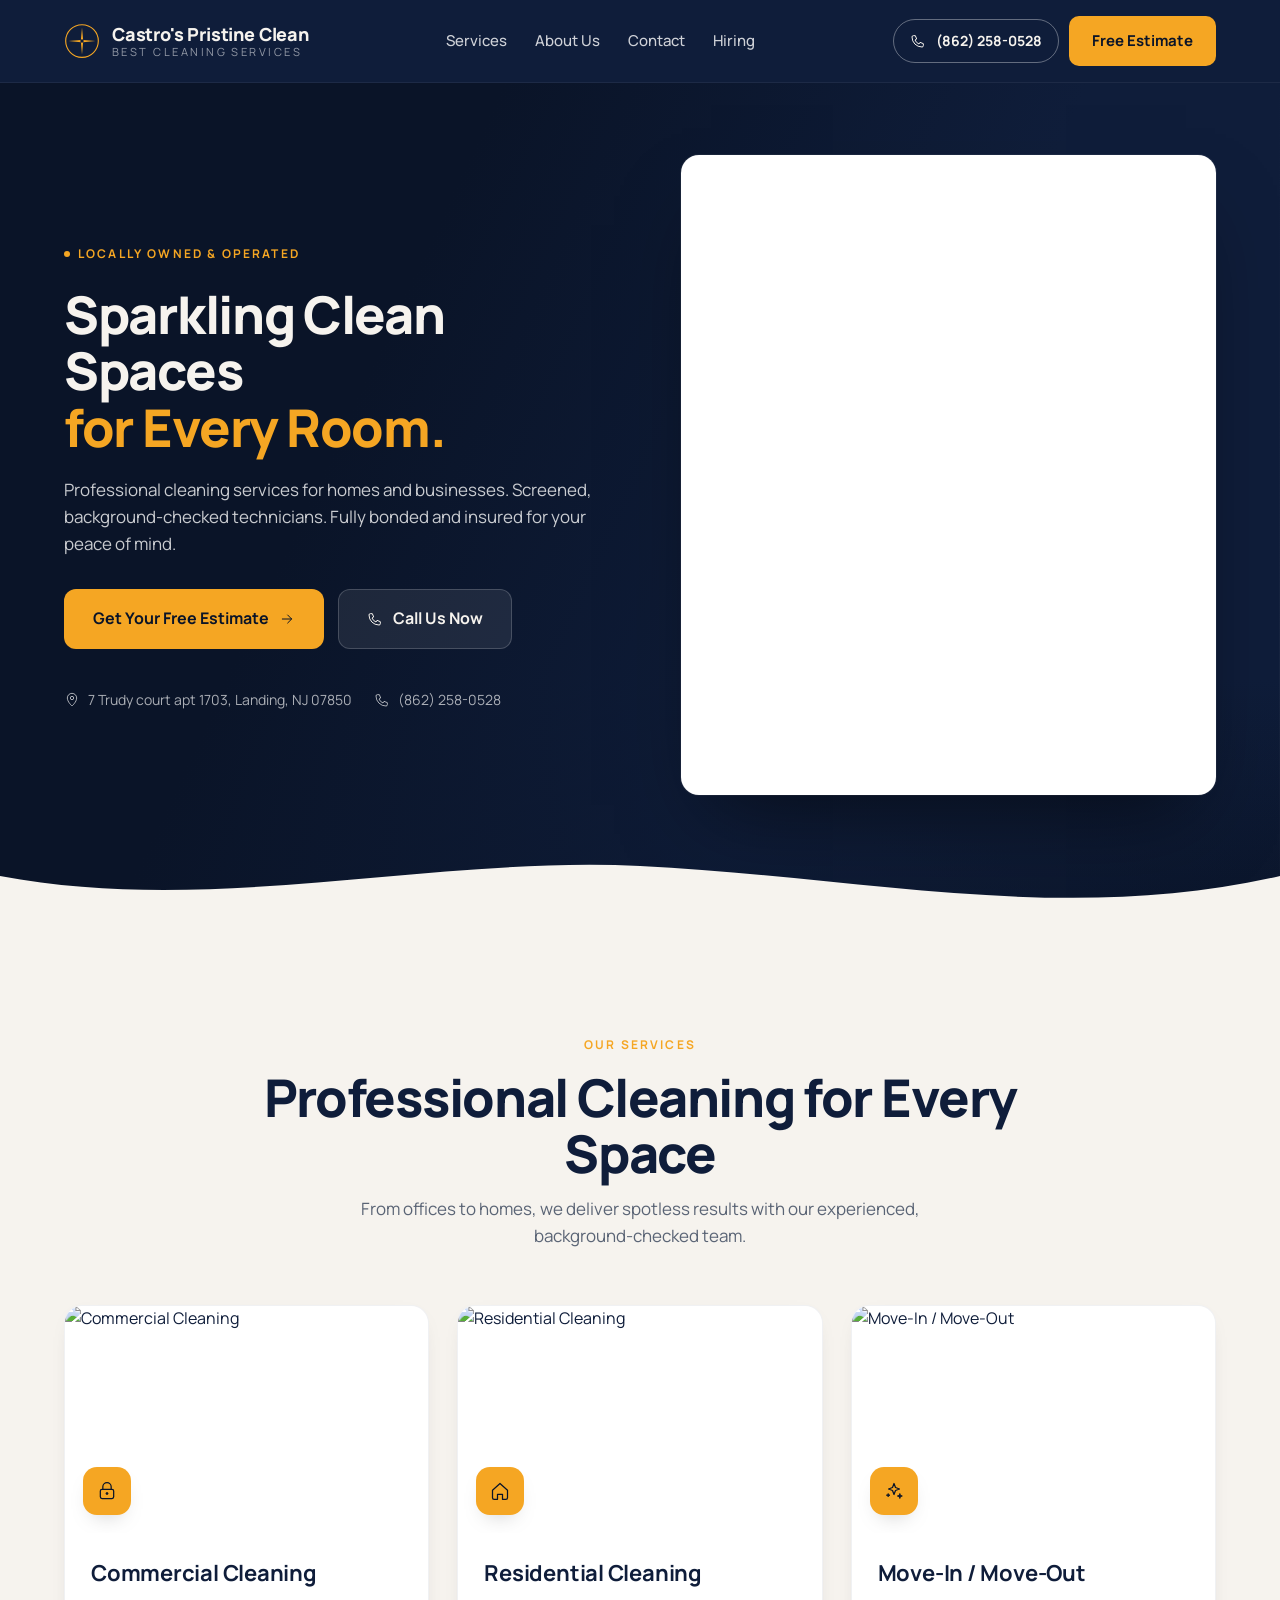
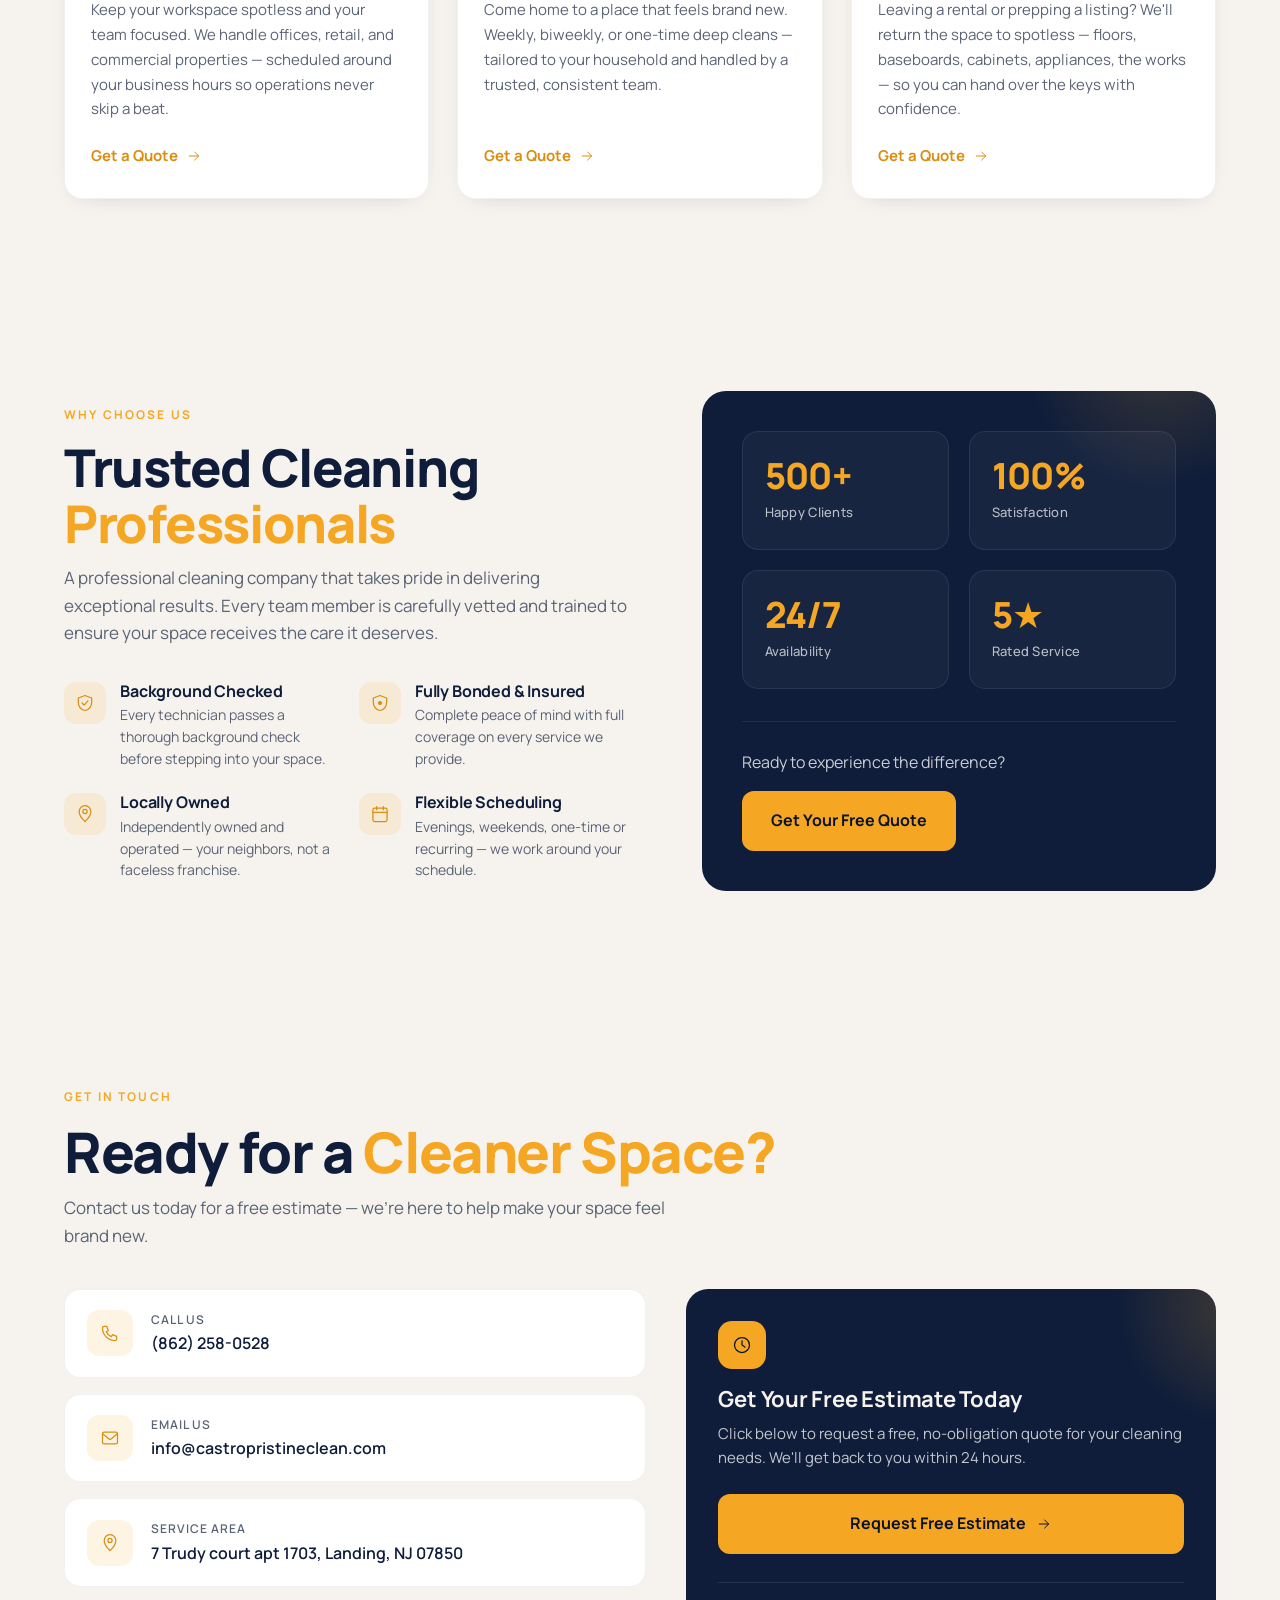
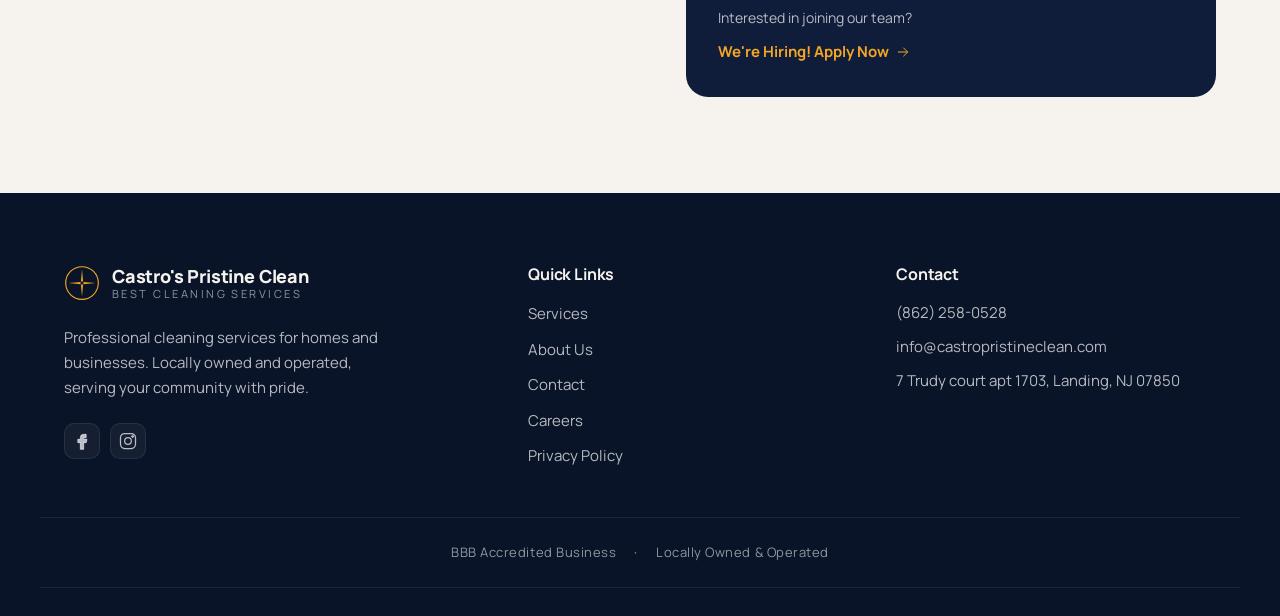
==== index.html @ cf6f9043 "Update contact information in index.html" ====
<!doctype html>
<html lang="en">
<head>
  <meta charset="utf-8" />
  <meta name="viewport" content="width=device-width, initial-scale=1" />
  <title>Your Business · Professional Cleaning Services</title>
  <meta name="description" content="Professional cleaning services for homes and businesses. Screened, bonded, and insured technicians serving your local area." />
  <link rel="preconnect" href="https://fonts.googleapis.com" />
  <link rel="preconnect" href="https://fonts.gstatic.com" crossorigin />
  <link rel="stylesheet" href="https://fonts.googleapis.com/css2?family=Manrope:wght@400;500;600;700;800&family=Playfair+Display:ital,wght@0,600;0,700;1,600&display=swap" />
  <style id="theme">
    :root {
      --primary: #0f1d3a;
      --primary-dark: #0a1428;
      --primary-light: #1a2d55;
      --accent: #f5a623;
      --accent-dark: #d98e12;
      --paper: #f6f3ee;
      --paper-light: #ffffff;
      --ink: #0f1d3a;
      --ink-muted: #5a6475;
    }
  </style>
  <link rel="stylesheet" href="./styles.css" />
</head>
<body>
<svg xmlns="http://www.w3.org/2000/svg" width="0" height="0" style="position:absolute;width:0;height:0;overflow:hidden" aria-hidden="true"><defs><symbol id="icon-lock" viewBox="0 0 24 24"><path d="M7 10V7a5 5 0 0 1 10 0v3" stroke="currentColor" stroke-width="1.5" fill="none" stroke-linecap="round"/><rect x="4" y="10" width="16" height="11" rx="2" stroke="currentColor" stroke-width="1.5" fill="none"/><circle cx="12" cy="15" r="1.2" fill="currentColor"/></symbol><symbol id="icon-briefcase" viewBox="0 0 24 24"><rect x="3" y="7" width="18" height="13" rx="2" stroke="currentColor" stroke-width="1.5" fill="none"/><path d="M9 7V5a2 2 0 0 1 2-2h2a2 2 0 0 1 2 2v2M3 13h18" stroke="currentColor" stroke-width="1.5" fill="none" stroke-linecap="round"/></symbol><symbol id="icon-home" viewBox="0 0 24 24"><path d="M3 11 12 3l9 8v9a2 2 0 0 1-2 2h-4v-6h-6v6H5a2 2 0 0 1-2-2v-9z" stroke="currentColor" stroke-width="1.5" fill="none" stroke-linejoin="round"/></symbol><symbol id="icon-sparkles" viewBox="0 0 24 24"><path d="M12 3l1.8 4.8L18.6 9.6l-4.8 1.8L12 16.2l-1.8-4.8L5.4 9.6l4.8-1.8L12 3z" stroke="currentColor" stroke-width="1.5" fill="none" stroke-linejoin="round"/><path d="M19 15l.8 2.2L22 18l-2.2.8L19 21l-.8-2.2L16 18l2.2-.8L19 15zM5 15l.6 1.6L7.2 17l-1.6.6L5 19l-.6-1.4L2.8 17l1.6-.6L5 15z" fill="currentColor"/></symbol><symbol id="icon-shield-check" viewBox="0 0 24 24"><path d="M12 3l8 3v5c0 5-3.4 8.8-8 10-4.6-1.2-8-5-8-10V6l8-3z" stroke="currentColor" stroke-width="1.5" fill="none" stroke-linejoin="round"/><path d="M8.5 12l2.5 2.5 4.5-5" stroke="currentColor" stroke-width="1.5" fill="none" stroke-linecap="round" stroke-linejoin="round"/></symbol><symbol id="icon-shield" viewBox="0 0 24 24"><path d="M12 3l8 3v5c0 5-3.4 8.8-8 10-4.6-1.2-8-5-8-10V6l8-3z" stroke="currentColor" stroke-width="1.5" fill="none" stroke-linejoin="round"/><circle cx="12" cy="12" r="2" fill="currentColor"/></symbol><symbol id="icon-map-pin" viewBox="0 0 24 24"><path d="M12 21s7-6.2 7-12a7 7 0 1 0-14 0c0 5.8 7 12 7 12z" stroke="currentColor" stroke-width="1.5" fill="none" stroke-linejoin="round"/><circle cx="12" cy="9" r="2.5" stroke="currentColor" stroke-width="1.5" fill="none"/></symbol><symbol id="icon-calendar" viewBox="0 0 24 24"><rect x="3.5" y="5" width="17" height="16" rx="2" stroke="currentColor" stroke-width="1.5" fill="none"/><path d="M3.5 10h17M8 3v4M16 3v4" stroke="currentColor" stroke-width="1.5" stroke-linecap="round"/></symbol><symbol id="icon-clock" viewBox="0 0 24 24"><circle cx="12" cy="12" r="9" stroke="currentColor" stroke-width="1.5" fill="none"/><path d="M12 7v5l3.5 2.5" stroke="currentColor" stroke-width="1.5" fill="none" stroke-linecap="round"/></symbol><symbol id="icon-phone" viewBox="0 0 24 24"><path d="M5 4h3l2 5-2.5 1.5a11 11 0 0 0 6 6L15 14l5 2v3a2 2 0 0 1-2 2A15 15 0 0 1 3 6a2 2 0 0 1 2-2z" stroke="currentColor" stroke-width="1.5" fill="none" stroke-linejoin="round"/></symbol><symbol id="icon-mail" viewBox="0 0 24 24"><rect x="3" y="5" width="18" height="14" rx="2" stroke="currentColor" stroke-width="1.5" fill="none"/><path d="M3 7l9 7 9-7" stroke="currentColor" stroke-width="1.5" fill="none" stroke-linecap="round" stroke-linejoin="round"/></symbol><symbol id="icon-user" viewBox="0 0 24 24"><circle cx="12" cy="8" r="4" stroke="currentColor" stroke-width="1.5" fill="none"/><path d="M4 21c0-4.4 3.6-8 8-8s8 3.6 8 8" stroke="currentColor" stroke-width="1.5" fill="none" stroke-linecap="round"/></symbol><symbol id="icon-star" viewBox="0 0 24 24"><path d="M12 3l2.6 5.8 6.4.6-4.8 4.2 1.4 6.2L12 16.8 6.4 19.8l1.4-6.2L3 9.4l6.4-.6L12 3z" stroke="currentColor" stroke-width="1.5" fill="none" stroke-linejoin="round"/></symbol><symbol id="icon-award" viewBox="0 0 24 24"><circle cx="12" cy="9" r="5" stroke="currentColor" stroke-width="1.5" fill="none"/><path d="M9 13l-2 8 5-3 5 3-2-8" stroke="currentColor" stroke-width="1.5" fill="none" stroke-linejoin="round"/></symbol><symbol id="icon-arrow" viewBox="0 0 24 24"><path d="M5 12h14m-6-6 6 6-6 6" stroke="currentColor" stroke-width="1.5" fill="none" stroke-linecap="round" stroke-linejoin="round"/></symbol><symbol id="icon-facebook" viewBox="0 0 24 24"><path d="M14 8h3V4h-3a4 4 0 0 0-4 4v2H7v4h3v8h4v-8h3l1-4h-4V8z" fill="currentColor"/></symbol><symbol id="icon-instagram" viewBox="0 0 24 24"><rect x="3" y="3" width="18" height="18" rx="5" stroke="currentColor" stroke-width="1.5" fill="none"/><circle cx="12" cy="12" r="4" stroke="currentColor" stroke-width="1.5" fill="none"/><circle cx="17.5" cy="6.5" r="1.2" fill="currentColor"/></symbol><symbol id="icon-linkedin" viewBox="0 0 24 24"><rect x="3" y="3" width="18" height="18" rx="3" stroke="currentColor" stroke-width="1.5" fill="none"/><path d="M7 10v7M7 7.5a1 1 0 1 0 0-.1M11 17v-4a2.5 2.5 0 0 1 5 0v4M11 10v7" stroke="currentColor" stroke-width="1.5" fill="none" stroke-linecap="round"/></symbol><symbol id="icon-compass" viewBox="0 0 24 24"><circle cx="12" cy="12" r="9" stroke="currentColor" stroke-width="1.5" fill="none"/><path d="M8 16l3-7 5 3-3 7-5-3zM12 3v2M12 19v2M3 12h2M19 12h2" stroke="currentColor" stroke-width="1.5" fill="none" stroke-linejoin="round" stroke-linecap="round"/></symbol></defs></svg>

<!-- Top bar -->
<header class="site-header" id="site-header">
  <div class="container header-inner">
    <a class="brand" href="#top" aria-label="Castro&#x27;s Pristine Clean">
      <span class="brand-mark">
          <svg viewBox="0 0 64 64" aria-hidden="true">
            <circle cx="32" cy="32" r="29" fill="none" stroke="currentColor" stroke-width="2" />
            <path d="M32 8 34 30 56 32 34 34 32 56 30 34 8 32 30 30Z" fill="currentColor" />
            <circle cx="32" cy="32" r="3" fill="var(--primary)" />
          </svg>
      </span>
      <span class="brand-text">
        <span class="brand-name">Castro&#x27;s Pristine Clean</span>
        <span class="brand-sub">best cleaning services</span>
      </span>
    </a>

    <nav class="nav-main" aria-label="Primary">
      <ul>
          <li><a href="#services">Services</a></li>
          <li><a href="#why-us">About Us</a></li>
          <li><a href="#contact">Contact</a></li>
          <li><a href="#contact">Hiring</a></li>
      </ul>
    </nav>

    <div class="header-actions">
      <a class="btn btn-outline btn-phone" href="tel:+18622580528">
        <svg class="icon icon-sm"><use href="#icon-phone" /></svg>
        <span>(862) 258-0528</span>
      </a>
      <a class="btn btn-accent" href="#contact">Free Estimate</a>
      <button class="nav-toggle" aria-label="Toggle menu" aria-expanded="false">
        <span></span><span></span><span></span>
      </button>
    </div>
  </div>

  <div class="nav-mobile" id="nav-mobile" hidden>
    <ul>
        <li><a href="#services">Services</a></li>
        <li><a href="#why-us">About Us</a></li>
        <li><a href="#contact">Contact</a></li>
        <li><a href="#contact">Hiring</a></li>
      <li><a href="tel:+18622580528">(862) 258-0528</a></li>
      <li><a class="btn btn-accent" href="#contact">Free Estimate</a></li>
    </ul>
  </div>
</header>

<main id="top">

<!-- Hero -->
<section class="hero">
  <div class="hero-bg">
    <img src="https://images.unsplash.com/photo-1600585154340-be6161a56a0c?auto&#x3D;format&amp;fit&#x3D;crop&amp;w&#x3D;1400&amp;q&#x3D;80" alt="" loading="eager" />
    <div class="hero-bg-wash"></div>
  </div>
  <div class="container hero-inner">
    <div class="hero-text">
      <span class="eyebrow eyebrow-on-dark">
        <span class="eyebrow-dot"></span>
        Locally Owned &amp; Operated
      </span>
      <h1 class="display">
        Sparkling Clean Spaces
        <br />
        <span class="accent-text">for Every Room.</span>
      </h1>
      <p class="hero-subtext">Professional cleaning services for homes and businesses. Screened, background-checked technicians. Fully bonded and insured for your peace of mind.</p>
      <div class="hero-ctas">
        <a class="btn btn-accent btn-lg" href="#contact">
          Get Your Free Estimate
          <svg class="icon icon-sm"><use href="#icon-arrow" /></svg>
        </a>
        <a class="btn btn-ghost btn-lg" href="tel:+18622580528">
          <svg class="icon icon-sm"><use href="#icon-phone" /></svg>
          Call Us Now
        </a>
      </div>
      <div class="hero-meta">
        <span>
          <svg class="icon icon-sm"><use href="#icon-map-pin" /></svg>
         7 Trudy court apt 1703, 
         Landing, NJ 07850
        </span>
        <span>
          <svg class="icon icon-sm"><use href="#icon-phone" /></svg>
          (862) 258-0528
        </span>
      </div>
    </div>
    <div class="hero-form">
      <iframe
        src="https://api.leadconnectorhq.com/widget/form/r8fTxMcuCSTmfu0BHL1G"
        style="width:100%;height:100%;border:none;border-radius:12px"
        id="inline-r8fTxMcuCSTmfu0BHL1G"
        data-layout="{'id':'INLINE'}"
        data-trigger-type="alwaysShow"
        data-trigger-value=""
        data-activation-type="alwaysActivated"
        data-activation-value=""
        data-deactivation-type="neverDeactivate"
        data-deactivation-value=""
        data-form-name="A2P Form"
        data-height="889"
        data-layout-iframe-id="inline-r8fTxMcuCSTmfu0BHL1G"
        data-form-id="r8fTxMcuCSTmfu0BHL1G"
        title="A2P Form"
      ></iframe>
    </div>
  </div>
  <div class="hero-wave" aria-hidden="true">
    <svg viewBox="0 0 1440 80" preserveAspectRatio="none">
      <path d="M0 80V20C240 60 480 0 720 10S1200 70 1440 20V80Z" fill="var(--paper)" />
    </svg>
  </div>
</section>

<!-- Services -->
<section class="section section-services" id="services">
  <div class="container">
    <header class="section-header center">
      <span class="eyebrow">Our Services</span>
      <h2 class="display">Professional Cleaning for Every Space</h2>
      <p class="section-description">From offices to homes, we deliver spotless results with our experienced, background-checked team.</p>
    </header>

    <div class="service-grid">
        <article class="service-card">
          <div class="service-card-media">
            <img src="https://images.unsplash.com/photo-1497366216548-37526070297c?auto&#x3D;format&amp;fit&#x3D;crop&amp;w&#x3D;900&amp;q&#x3D;80" alt="Commercial Cleaning" loading="lazy" />
            <span class="service-card-icon" aria-hidden="true">
              <svg class="icon"><use href="#icon-lock" /></svg>
            </span>
          </div>
          <div class="service-card-body">
            <h3>Commercial Cleaning</h3>
            <p>Keep your workspace spotless and your team focused. We handle offices, retail, and commercial properties — scheduled around your business hours so operations never skip a beat.</p>
            <a class="service-card-cta" href="#contact">
              Get a Quote
              <svg class="icon icon-sm"><use href="#icon-arrow" /></svg>
            </a>
          </div>
        </article>
        <article class="service-card">
          <div class="service-card-media">
            <img src="https://images.unsplash.com/photo-1556909114-f6e7ad7d3136?auto&#x3D;format&amp;fit&#x3D;crop&amp;w&#x3D;900&amp;q&#x3D;80" alt="Residential Cleaning" loading="lazy" />
            <span class="service-card-icon" aria-hidden="true">
              <svg class="icon"><use href="#icon-home" /></svg>
            </span>
          </div>
          <div class="service-card-body">
            <h3>Residential Cleaning</h3>
            <p>Come home to a place that feels brand new. Weekly, biweekly, or one-time deep cleans — tailored to your household and handled by a trusted, consistent team.</p>
            <a class="service-card-cta" href="#contact">
              Get a Quote
              <svg class="icon icon-sm"><use href="#icon-arrow" /></svg>
            </a>
          </div>
        </article>
        <article class="service-card">
          <div class="service-card-media">
            <img src="https://images.unsplash.com/photo-1560448204-e02f11c3d0e2?auto&#x3D;format&amp;fit&#x3D;crop&amp;w&#x3D;900&amp;q&#x3D;80" alt="Move-In / Move-Out" loading="lazy" />
            <span class="service-card-icon" aria-hidden="true">
              <svg class="icon"><use href="#icon-sparkles" /></svg>
            </span>
          </div>
          <div class="service-card-body">
            <h3>Move-In / Move-Out</h3>
            <p>Leaving a rental or prepping a listing? We&#x27;ll return the space to spotless — floors, baseboards, cabinets, appliances, the works — so you can hand over the keys with confidence.</p>
            <a class="service-card-cta" href="#contact">
              Get a Quote
              <svg class="icon icon-sm"><use href="#icon-arrow" /></svg>
            </a>
          </div>
        </article>
    </div>
  </div>
</section>

<!-- Why us -->
<section class="section section-why" id="why-us">
  <div class="container why-grid">
    <div class="why-text">
      <span class="eyebrow">Why Choose Us</span>
      <h2 class="display">
        Trusted Cleaning
        <br />
        <span class="accent-text">Professionals</span>
      </h2>
      <p class="section-description left">A professional cleaning company that takes pride in delivering exceptional results. Every team member is carefully vetted and trained to ensure your space receives the care it deserves.</p>
      <ul class="why-features">
          <li>
            <span class="why-feature-icon"><svg class="icon"><use href="#icon-shield-check" /></svg></span>
            <div>
              <h4>Background Checked</h4>
              <p>Every technician passes a thorough background check before stepping into your space.</p>
            </div>
          </li>
          <li>
            <span class="why-feature-icon"><svg class="icon"><use href="#icon-shield" /></svg></span>
            <div>
              <h4>Fully Bonded &amp; Insured</h4>
              <p>Complete peace of mind with full coverage on every service we provide.</p>
            </div>
          </li>
          <li>
            <span class="why-feature-icon"><svg class="icon"><use href="#icon-map-pin" /></svg></span>
            <div>
              <h4>Locally Owned</h4>
              <p>Independently owned and operated — your neighbors, not a faceless franchise.</p>
            </div>
          </li>
          <li>
            <span class="why-feature-icon"><svg class="icon"><use href="#icon-calendar" /></svg></span>
            <div>
              <h4>Flexible Scheduling</h4>
              <p>Evenings, weekends, one-time or recurring — we work around your schedule.</p>
            </div>
          </li>
      </ul>
    </div>

    <aside class="why-panel">
      <div class="why-stats">
          <div class="why-stat">
            <span class="why-stat-value">500+</span>
            <span class="why-stat-label">Happy Clients</span>
          </div>
          <div class="why-stat">
            <span class="why-stat-value">100%</span>
            <span class="why-stat-label">Satisfaction</span>
          </div>
          <div class="why-stat">
            <span class="why-stat-value">24/7</span>
            <span class="why-stat-label">Availability</span>
          </div>
          <div class="why-stat">
            <span class="why-stat-value">5★</span>
            <span class="why-stat-label">Rated Service</span>
          </div>
      </div>
      <div class="why-cta">
        <p>Ready to experience the difference?</p>
        <a class="btn btn-accent btn-lg" href="#contact">
          Get Your Free Quote
        </a>
      </div>
    </aside>
  </div>
</section>

<!-- Contact -->
<section class="section section-contact" id="contact">
  <div class="container">
    <header class="section-header">
      <span class="eyebrow">Get in Touch</span>
      <h2 class="display">
        Ready for a
        <span class="accent-text">Cleaner Space?</span>
      </h2>
      <p class="section-description left">Contact us today for a free estimate — we&#x27;re here to help make your space feel brand new.</p>
    </header>

    <div class="contact-grid">
      <ul class="contact-methods">
          <li>
            <a href="tel:+18622580528" class="contact-method">
              <span class="contact-method-icon"><svg class="icon"><use href="#icon-phone" /></svg></span>
              <span class="contact-method-text">
                <span class="contact-method-label">Call Us</span>
                <span class="contact-method-value">(862) 258-0528</span>
              </span>
            </a>
          </li>
          <li>
            <a href="mailto:info@castropristineclean.com" class="contact-method">
              <span class="contact-method-icon"><svg class="icon"><use href="#icon-mail" /></svg></span>
              <span class="contact-method-text">
                <span class="contact-method-label">Email Us</span>
                <span class="contact-method-value">info@castropristineclean.com</span>
              </span>
            </a>
          </li>
          <li>
            <a href="https://maps.google.com/?q&#x3D;New+Jersey+USA" class="contact-method">
              <span class="contact-method-icon"><svg class="icon"><use href="#icon-map-pin" /></svg></span>
              <span class="contact-method-text">
                <span class="contact-method-label">Service Area</span>
                <span class="contact-method-value">7 Trudy court apt 1703, Landing, NJ 07850</span>
              </span>
            </a>
          </li>
      </ul>

      <aside class="contact-card">
        <span class="contact-card-icon"><svg class="icon"><use href="#icon-clock" /></svg></span>
        <h3>Get Your Free Estimate Today</h3>
        <p>Click below to request a free, no-obligation quote for your cleaning needs. We&#x27;ll get back to you within 24 hours.</p>
        <a class="btn btn-accent btn-lg btn-block" href="#">
          Request Free Estimate
          <svg class="icon icon-sm"><use href="#icon-arrow" /></svg>
        </a>
        <div class="contact-hiring">
          <p>Interested in joining our team?</p>
          <a class="contact-hiring-link" href="#">
            We&#x27;re Hiring! Apply Now
            <svg class="icon icon-sm"><use href="#icon-arrow" /></svg>
          </a>
        </div>
      </aside>
    </div>
  </div>
</section>

</main>

<footer class="site-footer">
  <div class="container footer-grid">
    <div class="footer-brand">
      <a class="brand brand-on-dark" href="#top" aria-label="Castro&#x27;s Pristine Clean">
        <span class="brand-mark">
            <svg viewBox="0 0 64 64" aria-hidden="true">
              <circle cx="32" cy="32" r="29" fill="none" stroke="currentColor" stroke-width="2" />
              <path d="M32 8 34 30 56 32 34 34 32 56 30 34 8 32 30 30Z" fill="currentColor" />
              <circle cx="32" cy="32" r="3" fill="var(--primary)" />
            </svg>
        </span>
        <span class="brand-text">
          <span class="brand-name">Castro&#x27;s Pristine Clean</span>
          <span class="brand-sub">best cleaning services</span>
        </span>
      </a>
      <p class="footer-description">Professional cleaning services for homes and businesses. Locally owned and operated, serving your community with pride.</p>
      <div class="footer-social">
          <a href="#" aria-label="Facebook">
            <svg class="icon"><use href="#icon-facebook" /></svg>
          </a>
          <a href="#" aria-label="Instagram">
            <svg class="icon"><use href="#icon-instagram" /></svg>
          </a>
      </div>
    </div>

    <div class="footer-col">
      <h5>Quick Links</h5>
      <ul>
          <li><a href="#services">Services</a></li>
          <li><a href="#why-us">About Us</a></li>
          <li><a href="#contact">Contact</a></li>
          <li><a href="#">Careers</a></li>
          <li><a href="#">Privacy Policy</a></li>
      </ul>
    </div>

    <div class="footer-col">
      <h5>Contact</h5>
      <ul class="footer-contact">
        <li>(862) 258-0528</li>
        <li>info@castropristineclean.com</li>
        <li>7 Trudy court apt 1703, Landing, NJ 07850</li>
      </ul>
    </div>
  </div>

  <div class="container footer-accreditations">
      <span>BBB Accredited Business</span>
      <span>Locally Owned &amp; Operated</span>
  </div>

</footer>

<script src="https://link.msgsndr.com/js/form_embed.js"></script>
<script src="./script.js" defer></script>
</body>
</html>
---- styles.css ----
/* ---------- reset ---------- */
*, *::before, *::after { box-sizing: border-box; }
* { margin: 0; padding: 0; }
html { scroll-behavior: smooth; }
body {
  font-family: "Manrope", system-ui, -apple-system, Segoe UI, Roboto, sans-serif;
  font-size: 16px;
  line-height: 1.6;
  color: var(--ink);
  background: var(--paper);
  -webkit-font-smoothing: antialiased;
  text-rendering: optimizeLegibility;
}
img, svg { display: block; max-width: 100%; }
a { color: inherit; text-decoration: none; }
button { font: inherit; background: none; border: 0; cursor: pointer; color: inherit; }
ul { list-style: none; }
h1, h2, h3, h4, h5 { font-weight: 700; line-height: 1.15; letter-spacing: -0.01em; }
.icon { width: 1.25rem; height: 1.25rem; stroke: currentColor; color: currentColor; }
.icon-sm { width: 1rem; height: 1rem; }

/* ---------- layout primitives ---------- */
.container { width: 100%; max-width: 1200px; margin-inline: auto; padding-inline: 24px; }
.section { padding-block: 96px; position: relative; }
.section-header { max-width: 760px; margin-inline: auto; margin-bottom: 56px; }
.section-header.center { text-align: center; }
.section-description { color: var(--ink-muted); font-size: 1.0625rem; margin-top: 12px; max-width: 620px; }
.section-header.center .section-description { margin-inline: auto; }
.section-description.left { margin-left: 0; }

.eyebrow {
  display: inline-flex; align-items: center; gap: 8px;
  font-family: "Manrope", sans-serif;
  font-size: 0.75rem; font-weight: 700;
  letter-spacing: 0.18em; text-transform: uppercase;
  color: var(--accent);
  margin-bottom: 16px;
}
.eyebrow-dot { width: 6px; height: 6px; border-radius: 50%; background: var(--accent); }
.eyebrow-on-dark { color: var(--accent); }

.display {
  font-family: "Manrope", sans-serif;
  font-size: clamp(2rem, 4.2vw, 3.25rem);
  font-weight: 800;
  letter-spacing: -0.025em;
  line-height: 1.08;
}
.accent-text { color: var(--accent); }

/* ---------- buttons ---------- */
.btn {
  display: inline-flex; align-items: center; justify-content: center; gap: 10px;
  padding: 12px 22px;
  font-weight: 700;
  font-size: 0.9375rem;
  border-radius: 10px;
  border: 1.5px solid transparent;
  transition: transform 0.18s ease, background 0.2s ease, border-color 0.2s ease, color 0.2s ease, box-shadow 0.2s ease;
  white-space: nowrap;
  cursor: pointer;
}
.btn:hover { transform: translateY(-1px); }
.btn-lg { padding: 16px 28px; font-size: 1rem; border-radius: 12px; }
.btn-block { width: 100%; }

.btn-accent { background: var(--accent); color: var(--primary-dark); }
.btn-accent:hover { background: var(--accent-dark); box-shadow: 0 10px 30px -12px rgba(0,0,0,0.35); }

.btn-outline {
  background: transparent;
  color: var(--paper);
  border-color: rgba(255, 255, 255, 0.35);
}
.btn-outline:hover { border-color: var(--paper); background: rgba(255, 255, 255, 0.08); }

.btn-ghost {
  background: rgba(255, 255, 255, 0.08);
  color: var(--paper);
  border-color: rgba(255, 255, 255, 0.18);
}
.btn-ghost:hover { background: rgba(255, 255, 255, 0.15); }

/* ---------- header ---------- */
.site-header {
  position: sticky; top: 0; z-index: 50;
  background: var(--primary);
  color: var(--paper);
  border-bottom: 1px solid rgba(255,255,255,0.06);
  transition: padding 0.25s ease, box-shadow 0.25s ease;
}
.site-header.scrolled { box-shadow: 0 12px 30px -20px rgba(0,0,0,0.6); }
.header-inner {
  display: flex; align-items: center; justify-content: space-between;
  gap: 24px;
  padding-block: 16px;
}
.brand { display: inline-flex; align-items: center; gap: 12px; color: var(--paper); }
.brand-mark { width: 36px; height: 36px; color: var(--accent); display: grid; place-items: center; }
.brand-mark svg, .brand-mark img { width: 100%; height: 100%; }
.brand-mark img { border-radius: 50%; object-fit: cover; }
.brand-text { display: flex; flex-direction: column; line-height: 1; }
.brand-name { font-weight: 800; letter-spacing: -0.01em; font-size: 1.125rem; }
.brand-sub { font-size: 0.7rem; letter-spacing: 0.22em; color: rgba(255,255,255,0.55); margin-top: 3px; text-transform: uppercase; }

.nav-main ul { display: flex; gap: 28px; }
.nav-main a {
  font-size: 0.9375rem; font-weight: 500;
  color: rgba(255,255,255,0.8);
  position: relative; padding: 6px 0;
}
.nav-main a::after {
  content: ""; position: absolute; left: 0; right: 0; bottom: 0;
  height: 2px; background: var(--accent); transform: scaleX(0);
  transform-origin: left; transition: transform 0.3s ease;
}
.nav-main a:hover { color: var(--paper); }
.nav-main a:hover::after { transform: scaleX(1); }

.header-actions { display: flex; align-items: center; gap: 10px; }
.btn-phone { padding: 10px 16px; font-size: 0.875rem; border-radius: 999px; }

.nav-toggle { display: none; width: 40px; height: 40px; flex-direction: column; gap: 5px; align-items: center; justify-content: center; }
.nav-toggle span { display: block; width: 22px; height: 2px; background: var(--paper); border-radius: 2px; transition: transform 0.25s ease, opacity 0.25s ease; }
.nav-toggle[aria-expanded="true"] span:nth-child(1) { transform: translateY(7px) rotate(45deg); }
.nav-toggle[aria-expanded="true"] span:nth-child(2) { opacity: 0; }
.nav-toggle[aria-expanded="true"] span:nth-child(3) { transform: translateY(-7px) rotate(-45deg); }

.nav-mobile { background: var(--primary-dark); border-top: 1px solid rgba(255,255,255,0.06); }
.nav-mobile ul { display: flex; flex-direction: column; padding: 16px 24px; gap: 8px; }
.nav-mobile a { display: block; padding: 12px 0; font-weight: 500; color: rgba(255,255,255,0.85); }
.nav-mobile a.btn { justify-content: center; margin-top: 8px; }

/* ---------- hero ---------- */
.hero {
  position: relative;
  color: var(--paper);
  background: var(--primary);
  overflow: hidden;
  padding-top: 72px; padding-bottom: 140px;
  isolation: isolate;
}
.hero-bg {
  position: absolute; inset: 0; z-index: -1;
}
.hero-bg img {
  width: 100%; height: 100%; object-fit: cover;
  opacity: 0.35;
  filter: saturate(0.85);
}
.hero-bg-wash {
  position: absolute; inset: 0;
  background:
    linear-gradient(115deg, var(--primary-dark) 30%, rgba(15, 29, 58, 0.65) 65%, transparent 100%),
    linear-gradient(180deg, var(--primary) 0%, rgba(15, 29, 58, 0.85) 70%, var(--primary-dark) 100%);
}
.hero-inner {
  position: relative;
  display: grid;
  grid-template-columns: 1.05fr 1fr;
  gap: 56px;
  align-items: center;
}
.hero-text { min-width: 0; }
.hero-text .display { margin-top: 8px; }
.hero-subtext { margin-top: 20px; font-size: 1.0625rem; color: rgba(255,255,255,0.78); max-width: 560px; }
.hero-ctas { margin-top: 32px; display: flex; flex-wrap: wrap; gap: 14px; }
.hero-meta {
  margin-top: 40px;
  display: flex; flex-wrap: wrap; gap: 22px;
  font-size: 0.875rem;
  color: rgba(255,255,255,0.65);
}
.hero-meta span { display: inline-flex; align-items: center; gap: 8px; }

.hero-form {
  background: var(--paper-light);
  border-radius: 18px;
  padding: 8px;
  box-shadow: 0 40px 80px -30px rgba(0,0,0,0.55), 0 0 0 1px rgba(255,255,255,0.06);
  min-height: 640px;
  display: flex;
}
.hero-form iframe {
  width: 100%;
  min-height: 624px;
  border: none;
  border-radius: 12px;
  display: block;
  background: var(--paper-light);
}

.hero-wave {
  position: absolute; left: 0; right: 0; bottom: -1px; line-height: 0; pointer-events: none;
}
.hero-wave svg { width: 100%; height: 80px; }

/* ---------- services ---------- */
.section-services { background: var(--paper); }
.service-grid {
  display: grid;
  grid-template-columns: repeat(auto-fit, minmax(320px, 1fr));
  gap: 28px;
}
.service-card {
  background: var(--paper-light);
  border: 1px solid rgba(15, 29, 58, 0.06);
  border-radius: 18px;
  overflow: hidden;
  display: flex; flex-direction: column;
  box-shadow: 0 6px 24px -18px rgba(15, 29, 58, 0.4);
  transition: transform 0.3s ease, box-shadow 0.3s ease;
}
.service-card:hover {
  transform: translateY(-6px);
  box-shadow: 0 25px 50px -28px rgba(15, 29, 58, 0.45);
}
.service-card-media {
  position: relative; aspect-ratio: 16 / 10;
  overflow: hidden;
}
.service-card-media img {
  width: 100%; height: 100%; object-fit: cover;
  transition: transform 0.6s ease;
}
.service-card:hover .service-card-media img { transform: scale(1.05); }
.service-card-icon {
  position: absolute; left: 18px; bottom: 18px;
  width: 48px; height: 48px;
  border-radius: 14px;
  background: var(--accent);
  color: var(--primary-dark);
  display: grid; place-items: center;
  box-shadow: 0 10px 24px -14px rgba(0,0,0,0.4);
}
.service-card-body { padding: 28px 26px 30px; display: flex; flex-direction: column; flex: 1; }
.service-card-body h3 { font-size: 1.375rem; color: var(--primary); margin-bottom: 12px; }
.service-card-body p { color: var(--ink-muted); font-size: 0.9375rem; line-height: 1.65; flex: 1; }
.service-card-cta {
  margin-top: 22px;
  display: inline-flex; align-items: center; gap: 8px;
  color: var(--accent-dark); font-weight: 700; font-size: 0.9375rem;
  align-self: flex-start;
  transition: gap 0.2s ease, color 0.2s ease;
}
.service-card-cta:hover { gap: 12px; color: var(--primary); }

/* ---------- why us ---------- */
.section-why { background: var(--paper); }
.why-grid {
  display: grid;
  grid-template-columns: 1.1fr 1fr;
  gap: 72px;
  align-items: center;
}
.why-text .section-description { margin-bottom: 36px; }
.why-features {
  display: grid; grid-template-columns: 1fr 1fr;
  gap: 24px;
}
.why-features li {
  display: flex; gap: 14px; align-items: flex-start;
}
.why-feature-icon {
  width: 42px; height: 42px; flex: 0 0 auto;
  border-radius: 12px;
  background: rgba(245, 166, 35, 0.12);
  color: var(--accent-dark);
  display: grid; place-items: center;
}
.why-features h4 { font-size: 1rem; color: var(--primary); margin-bottom: 4px; }
.why-features p { font-size: 0.875rem; color: var(--ink-muted); line-height: 1.55; }

.why-panel {
  background: var(--primary);
  color: var(--paper);
  border-radius: 24px;
  padding: 40px;
  position: relative;
  overflow: hidden;
  isolation: isolate;
}
.why-panel::before {
  content: ""; position: absolute; inset: -40% -20% auto auto;
  width: 320px; height: 320px; border-radius: 50%;
  background: radial-gradient(circle at center, rgba(245,166,35,0.18), transparent 60%);
  z-index: -1;
}
.why-stats {
  display: grid; grid-template-columns: 1fr 1fr;
  gap: 20px;
  margin-bottom: 32px;
}
.why-stat {
  background: rgba(255,255,255,0.04);
  border: 1px solid rgba(255,255,255,0.08);
  border-radius: 16px;
  padding: 26px 22px;
  text-align: left;
}
.why-stat-value {
  display: block;
  font-size: 2.25rem; font-weight: 800;
  color: var(--accent);
  letter-spacing: -0.02em; line-height: 1;
}
.why-stat-label {
  display: block; margin-top: 8px;
  font-size: 0.8125rem; font-weight: 500;
  color: rgba(255,255,255,0.7);
  letter-spacing: 0.02em;
}
.why-cta {
  border-top: 1px solid rgba(255,255,255,0.08);
  padding-top: 28px;
  display: flex; flex-direction: column; gap: 16px; align-items: flex-start;
}
.why-cta p { font-size: 1rem; color: rgba(255,255,255,0.78); }

/* ---------- contact ---------- */
.section-contact { background: var(--paper); }
.section-contact .section-header { margin-bottom: 40px; max-width: none; }
.section-contact .display { font-size: clamp(2rem, 5vw, 3.5rem); }
.contact-grid {
  display: grid;
  grid-template-columns: 1.1fr 1fr;
  gap: 40px;
}
.contact-methods { display: flex; flex-direction: column; gap: 16px; }
.contact-method {
  display: flex; align-items: center; gap: 18px;
  background: var(--paper-light);
  padding: 20px 22px;
  border-radius: 16px;
  border: 1px solid rgba(15,29,58,0.06);
  transition: transform 0.2s ease, border-color 0.2s ease;
}
.contact-method:hover { transform: translateX(4px); border-color: var(--accent); }
.contact-method-icon {
  width: 46px; height: 46px; flex: 0 0 auto;
  background: rgba(245,166,35,0.12);
  color: var(--accent-dark);
  border-radius: 12px;
  display: grid; place-items: center;
}
.contact-method-text { display: flex; flex-direction: column; }
.contact-method-label {
  font-size: 0.75rem; font-weight: 600;
  color: var(--ink-muted); text-transform: uppercase; letter-spacing: 0.08em;
}
.contact-method-value { font-size: 1rem; font-weight: 600; color: var(--primary); margin-top: 2px; }

.contact-card {
  background: var(--primary);
  color: var(--paper);
  border-radius: 22px;
  padding: 32px;
  position: relative; overflow: hidden; isolation: isolate;
}
.contact-card::before {
  content: ""; position: absolute;
  right: -30%; top: -30%;
  width: 280px; height: 280px;
  border-radius: 50%;
  background: radial-gradient(circle at center, rgba(245,166,35,0.2), transparent 60%);
  z-index: -1;
}
.contact-card-icon {
  width: 48px; height: 48px;
  background: var(--accent);
  color: var(--primary-dark);
  border-radius: 14px;
  display: grid; place-items: center;
  margin-bottom: 18px;
}
.contact-card h3 { font-size: 1.375rem; margin-bottom: 10px; }
.contact-card p { color: rgba(255,255,255,0.75); font-size: 0.9375rem; margin-bottom: 24px; }
.contact-hiring {
  margin-top: 28px; padding-top: 24px;
  border-top: 1px solid rgba(255,255,255,0.1);
}
.contact-hiring p { font-size: 0.875rem; color: rgba(255,255,255,0.7); margin-bottom: 10px; }
.contact-hiring-link {
  display: inline-flex; align-items: center; gap: 6px;
  color: var(--accent); font-weight: 700; font-size: 0.9375rem;
  transition: gap 0.2s ease;
}
.contact-hiring-link:hover { gap: 10px; }

/* ---------- footer ---------- */
.site-footer {
  background: var(--primary-dark);
  color: rgba(255,255,255,0.7);
  padding-top: 72px;
  padding-bottom: 28px;
}
.footer-grid {
  display: grid;
  grid-template-columns: 1.3fr 1fr 1fr;
  gap: 48px;
  padding-bottom: 48px;
}
.footer-brand .brand { color: var(--paper); }
.footer-description { margin-top: 18px; font-size: 0.9375rem; line-height: 1.65; max-width: 320px; }
.footer-social { margin-top: 22px; display: flex; gap: 10px; }
.footer-social a {
  width: 36px; height: 36px;
  border-radius: 10px;
  background: rgba(255,255,255,0.05);
  border: 1px solid rgba(255,255,255,0.08);
  display: grid; place-items: center;
  color: rgba(255,255,255,0.7);
  transition: color 0.2s ease, background 0.2s ease, border-color 0.2s ease;
}
.footer-social a:hover { color: var(--accent); border-color: var(--accent); }
.footer-col h5 {
  color: var(--paper); font-size: 1rem;
  margin-bottom: 18px; font-weight: 700;
}
.footer-col ul { display: flex; flex-direction: column; gap: 10px; }
.footer-col a { font-size: 0.9375rem; color: rgba(255,255,255,0.7); transition: color 0.2s ease; }
.footer-col a:hover { color: var(--accent); }
.footer-contact li { font-size: 0.9375rem; color: rgba(255,255,255,0.7); }

.footer-accreditations {
  display: flex; gap: 40px; justify-content: center; align-items: center;
  padding: 24px 0;
  border-top: 1px solid rgba(255,255,255,0.08);
  border-bottom: 1px solid rgba(255,255,255,0.08);
  font-size: 0.8125rem; color: rgba(255,255,255,0.55);
  letter-spacing: 0.04em;
}
.footer-accreditations span { position: relative; }
.footer-accreditations span + span::before {
  content: "·"; position: absolute; left: -22px; color: var(--accent);
}

.footer-bottom {
  display: flex; justify-content: space-between; align-items: center;
  padding-top: 28px;
  font-size: 0.8125rem; color: rgba(255,255,255,0.45);
}
.footer-bottom a { color: rgba(255,255,255,0.65); }
.footer-bottom a:hover { color: var(--accent); }

/* ---------- responsive ---------- */
@media (max-width: 960px) {
  .nav-main, .header-actions .btn-phone, .header-actions .btn-accent { display: none; }
  .nav-toggle { display: inline-flex; }
  .why-grid, .contact-grid, .footer-grid { grid-template-columns: 1fr; gap: 40px; }
  .hero-inner { grid-template-columns: 1fr; gap: 48px; }
  .why-stats { grid-template-columns: 1fr 1fr; }
  .section { padding-block: 72px; }
}
@media (max-width: 560px) {
  .hero { padding-top: 56px; padding-bottom: 110px; }
  .why-features { grid-template-columns: 1fr; }
  .footer-accreditations { flex-direction: column; gap: 12px; }
  .footer-accreditations span + span::before { display: none; }
  .footer-bottom { flex-direction: column; gap: 8px; }
}
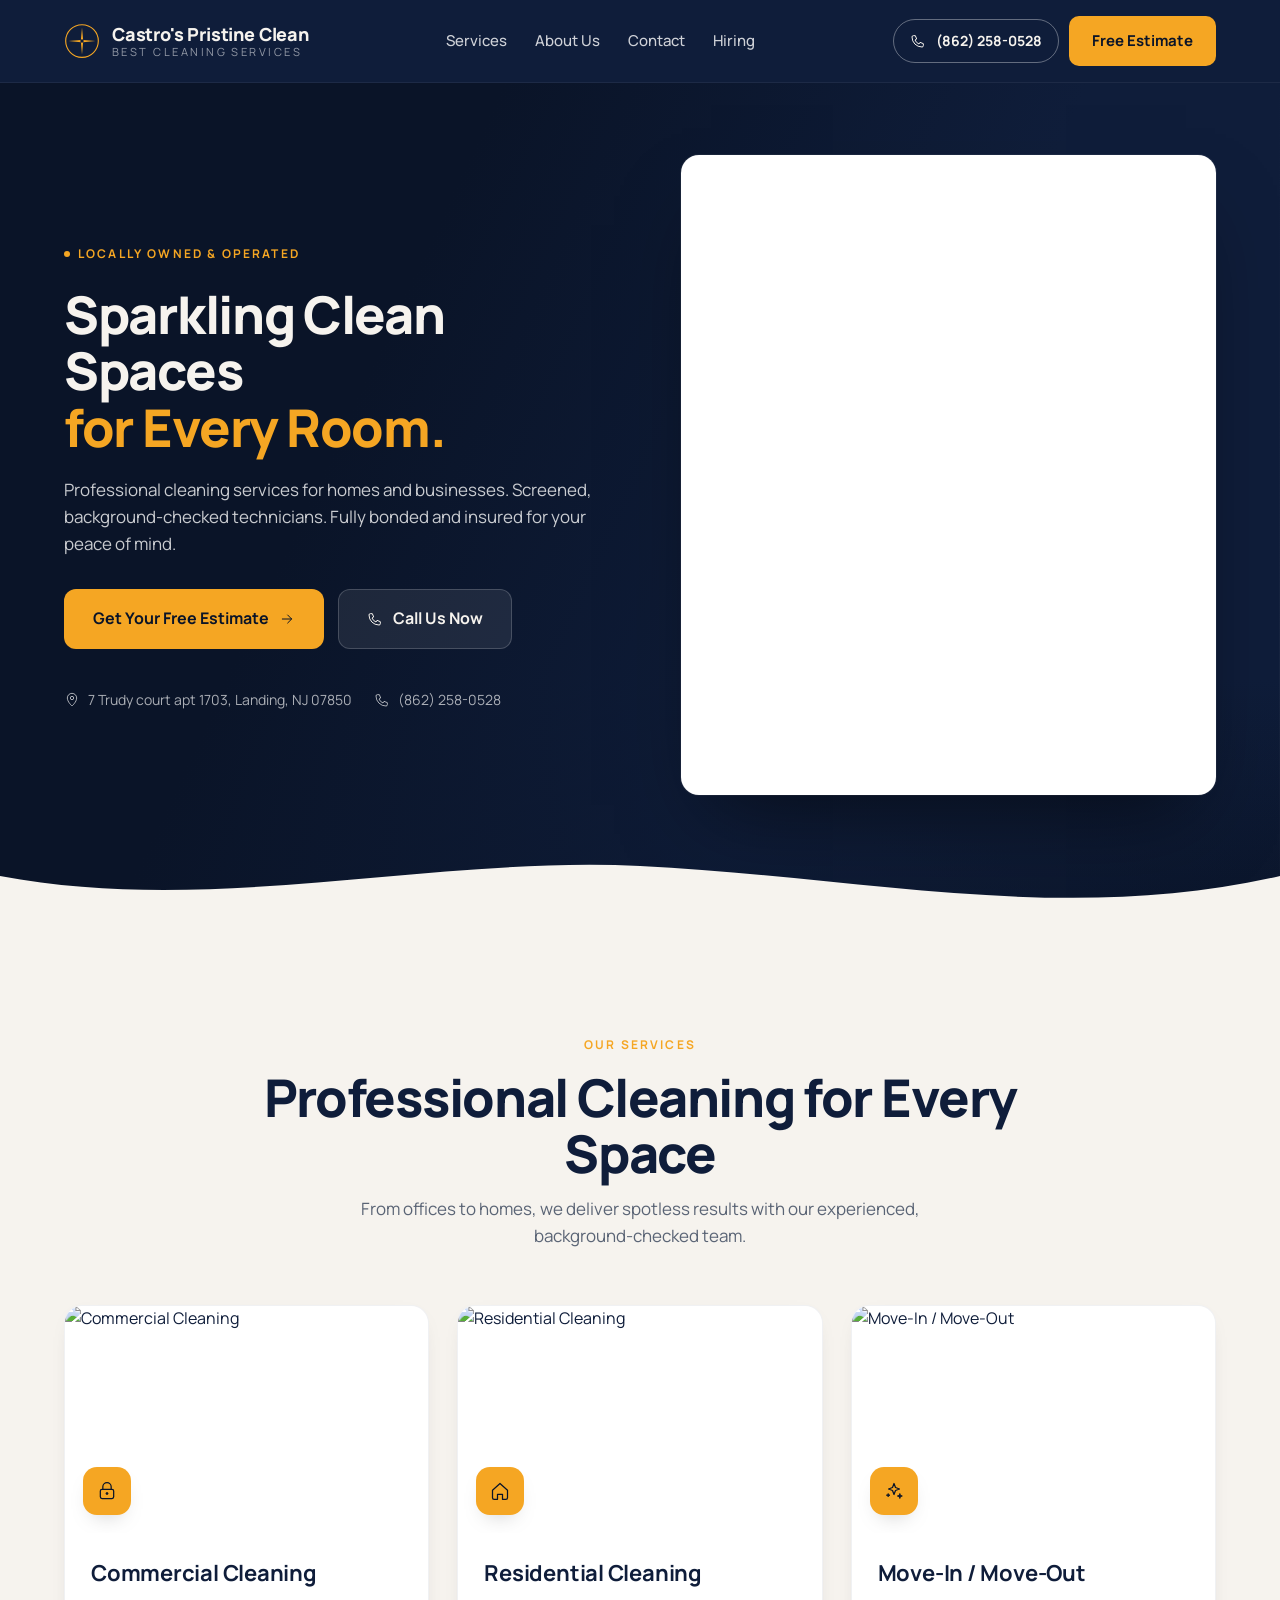
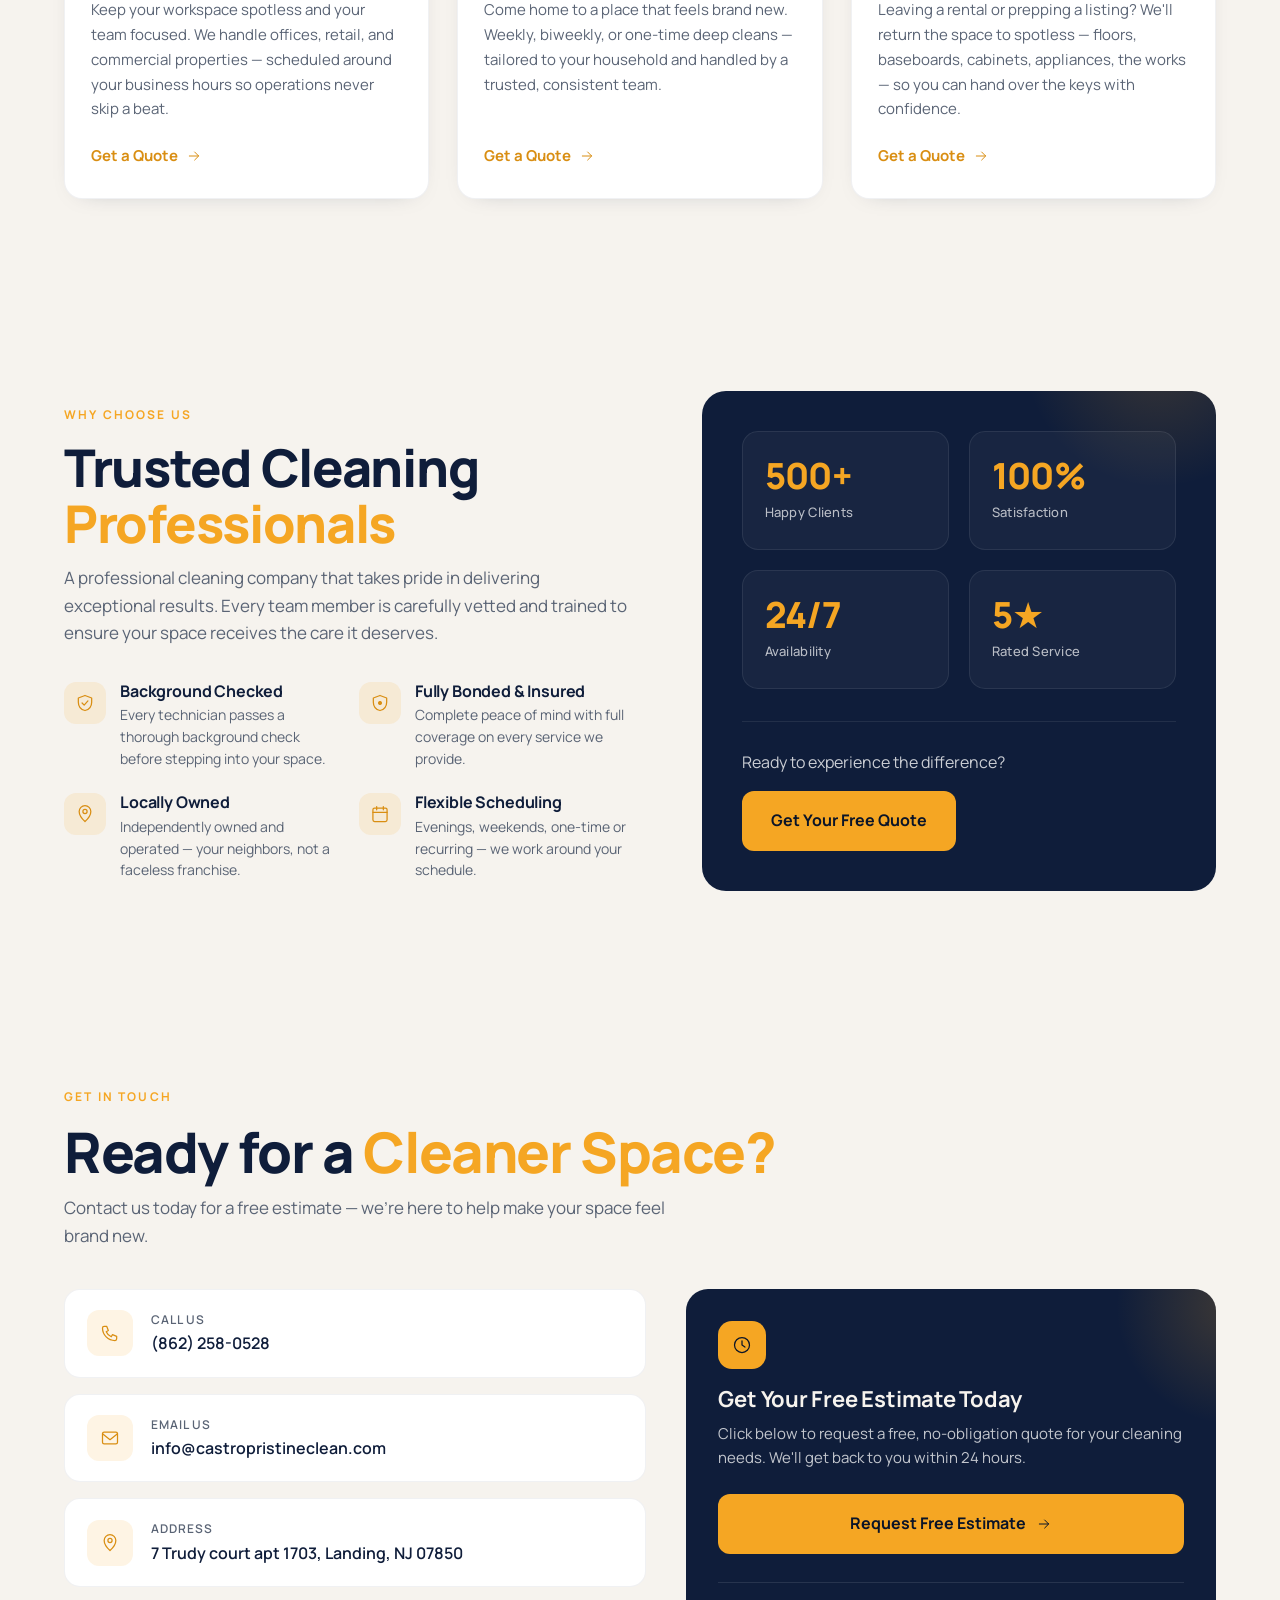
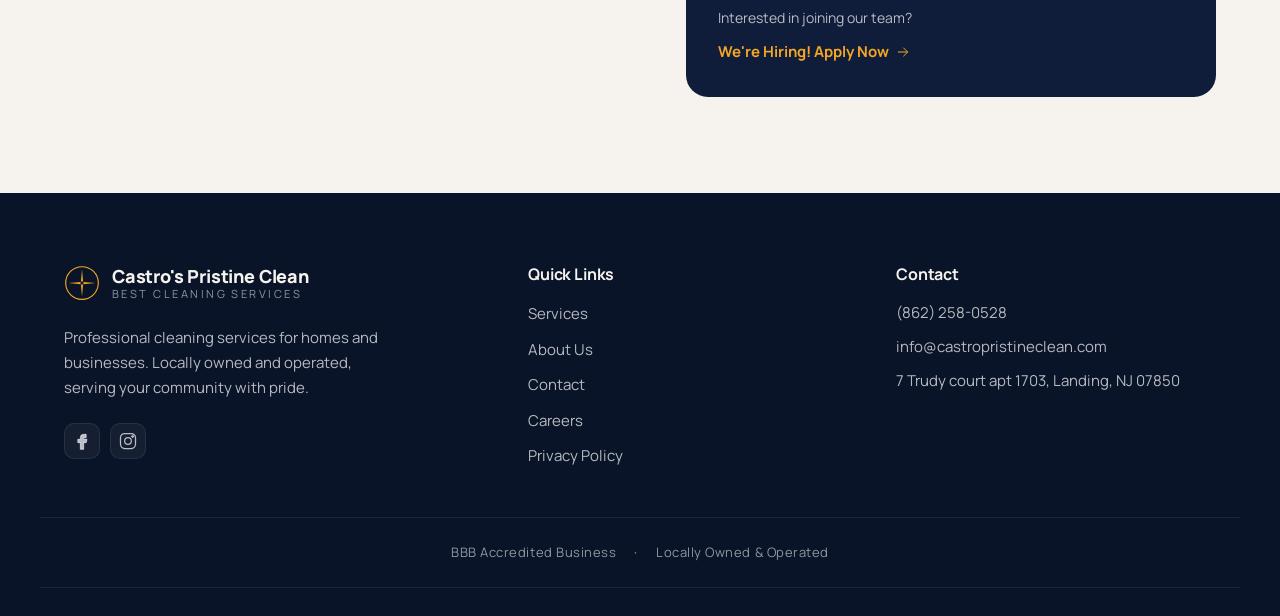
==== commit 4e1becfe: "Change contact method label from 'Service Area' to 'Address'" ====
--- a/index.html
+++ b/index.html
@@ -315,7 +315,7 @@
             <a href="https://maps.google.com/?q&#x3D;New+Jersey+USA" class="contact-method">
               <span class="contact-method-icon"><svg class="icon"><use href="#icon-map-pin" /></svg></span>
               <span class="contact-method-text">
-                <span class="contact-method-label">Service Area</span>
+                <span class="contact-method-label">Address</span>
                 <span class="contact-method-value">7 Trudy court apt 1703, Landing, NJ 07850</span>
               </span>
             </a>
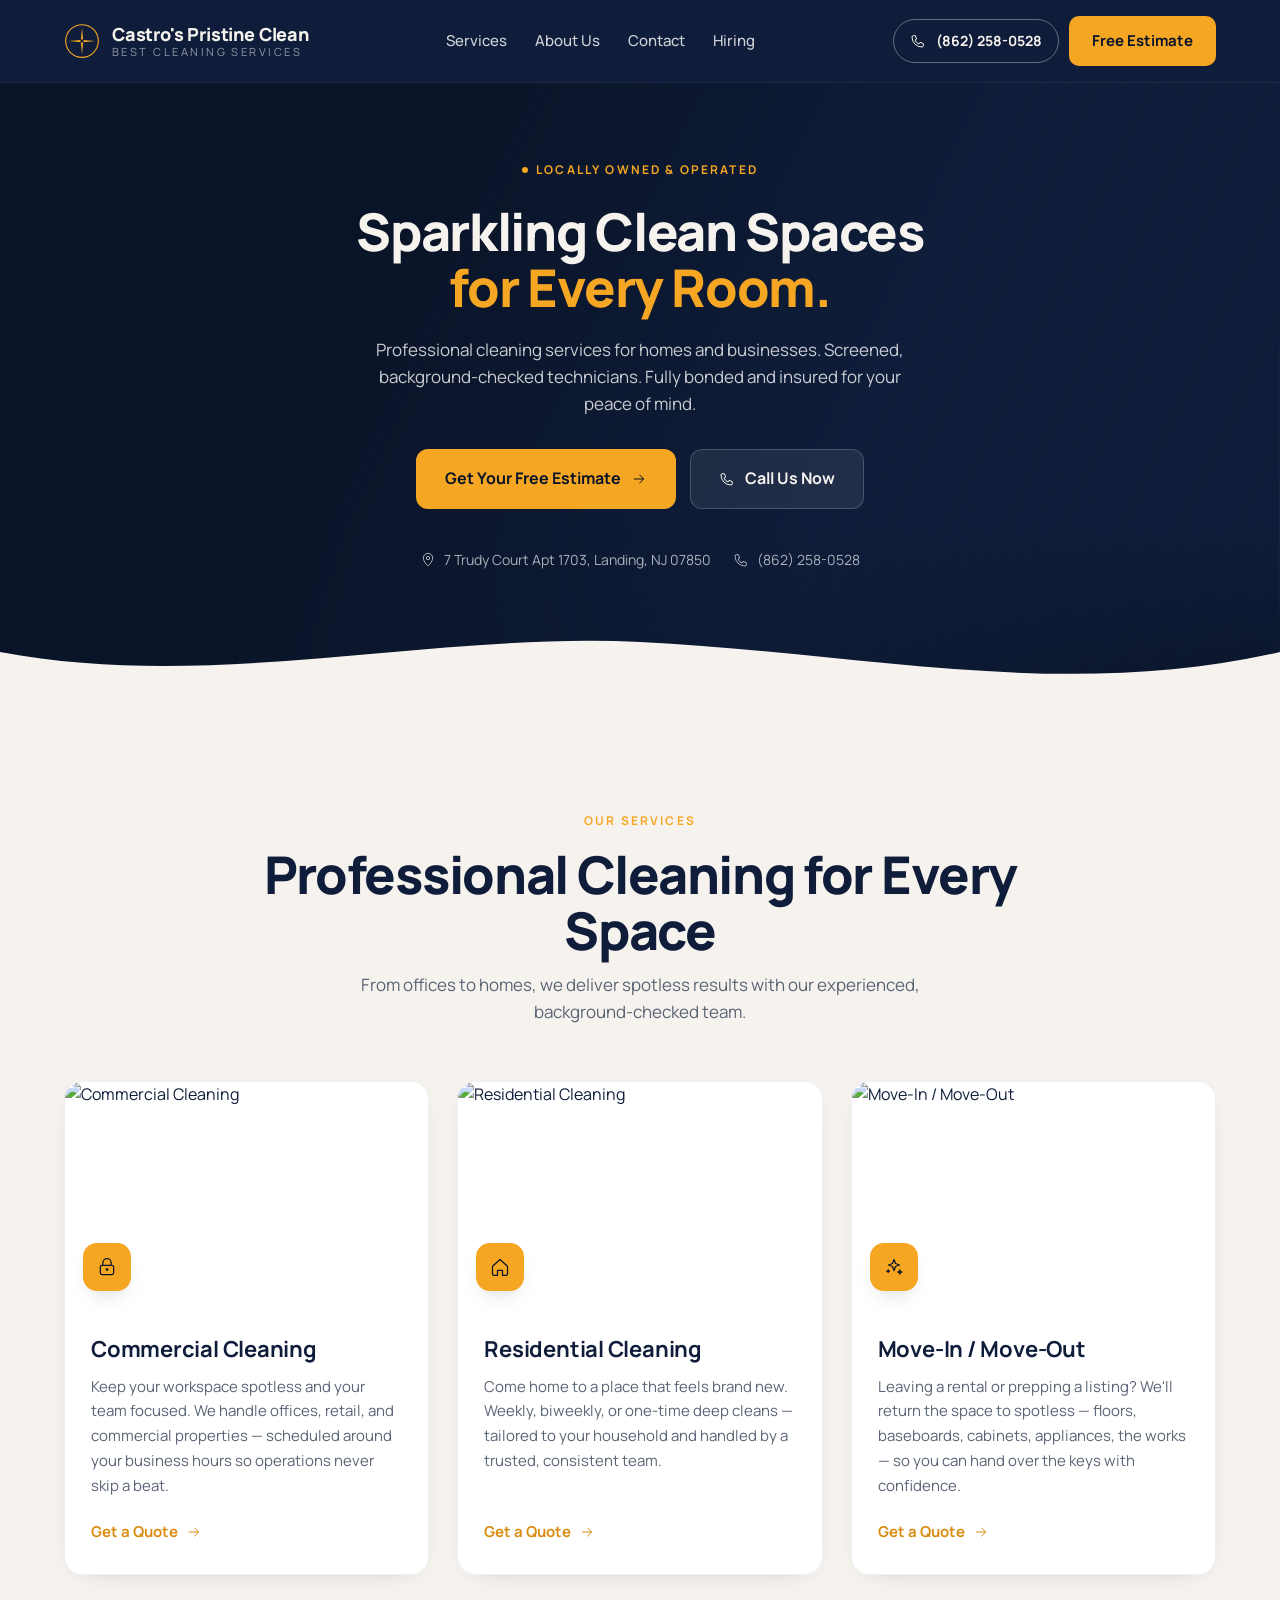
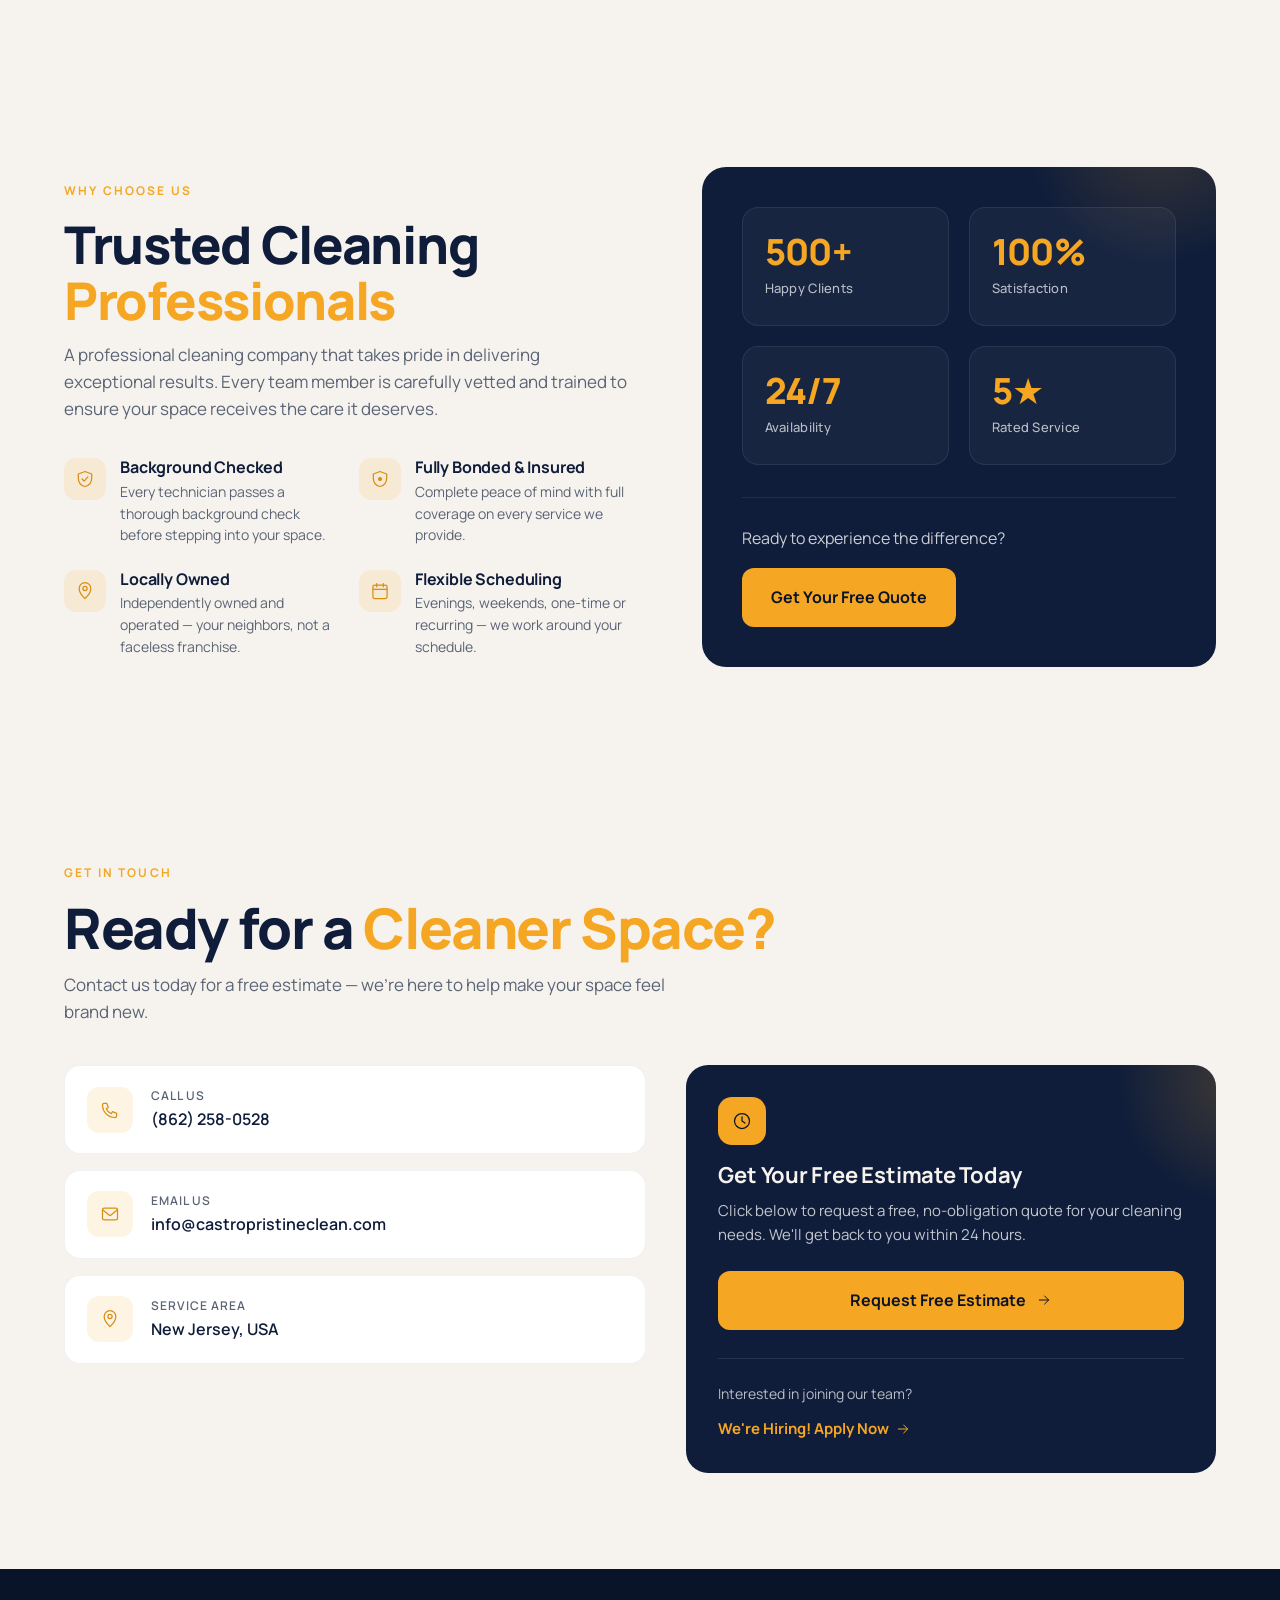
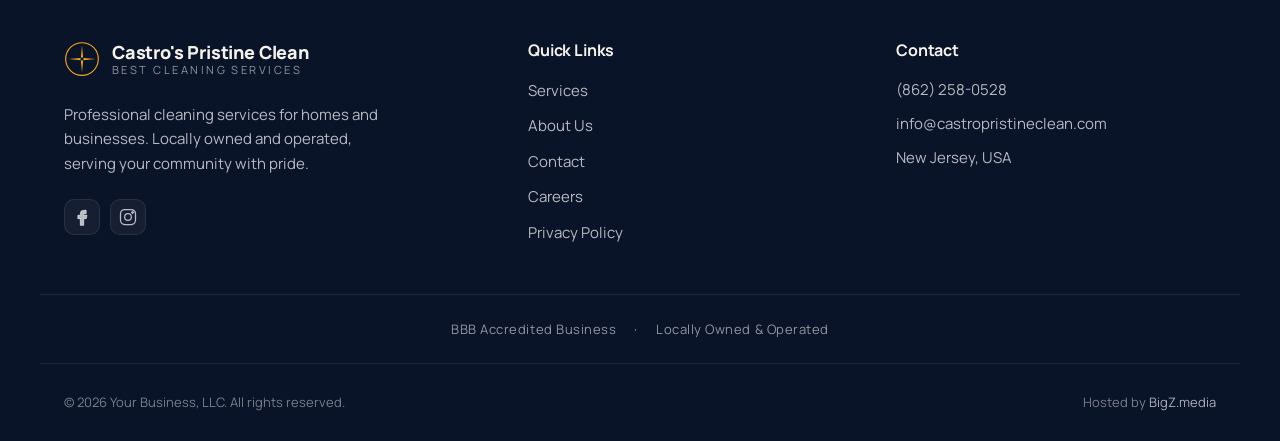
==== commit f6a29a87: "ghl form removed" ====
--- a/index.html
+++ b/index.html
@@ -109,33 +109,13 @@
       <div class="hero-meta">
         <span>
           <svg class="icon icon-sm"><use href="#icon-map-pin" /></svg>
-         7 Trudy court apt 1703, 
-         Landing, NJ 07850
+          7 Trudy Court Apt 1703, Landing, NJ 07850
         </span>
         <span>
           <svg class="icon icon-sm"><use href="#icon-phone" /></svg>
           (862) 258-0528
         </span>
       </div>
-    </div>
-    <div class="hero-form">
-      <iframe
-        src="https://api.leadconnectorhq.com/widget/form/r8fTxMcuCSTmfu0BHL1G"
-        style="width:100%;height:100%;border:none;border-radius:12px"
-        id="inline-r8fTxMcuCSTmfu0BHL1G"
-        data-layout="{'id':'INLINE'}"
-        data-trigger-type="alwaysShow"
-        data-trigger-value=""
-        data-activation-type="alwaysActivated"
-        data-activation-value=""
-        data-deactivation-type="neverDeactivate"
-        data-deactivation-value=""
-        data-form-name="A2P Form"
-        data-height="889"
-        data-layout-iframe-id="inline-r8fTxMcuCSTmfu0BHL1G"
-        data-form-id="r8fTxMcuCSTmfu0BHL1G"
-        title="A2P Form"
-      ></iframe>
     </div>
   </div>
   <div class="hero-wave" aria-hidden="true">
@@ -315,8 +295,8 @@
             <a href="https://maps.google.com/?q&#x3D;New+Jersey+USA" class="contact-method">
               <span class="contact-method-icon"><svg class="icon"><use href="#icon-map-pin" /></svg></span>
               <span class="contact-method-text">
-                <span class="contact-method-label">Address</span>
-                <span class="contact-method-value">7 Trudy court apt 1703, Landing, NJ 07850</span>
+                <span class="contact-method-label">Service Area</span>
+                <span class="contact-method-value">New Jersey, USA</span>
               </span>
             </a>
           </li>
@@ -387,7 +367,7 @@
       <ul class="footer-contact">
         <li>(862) 258-0528</li>
         <li>info@castropristineclean.com</li>
-        <li>7 Trudy court apt 1703, Landing, NJ 07850</li>
+        <li>New Jersey, USA</li>
       </ul>
     </div>
   </div>
@@ -397,9 +377,12 @@
       <span>Locally Owned &amp; Operated</span>
   </div>
 
+  <div class="container footer-bottom">
+    <p>&copy; 2026 Your Business, LLC. All rights reserved.</p>
+    <p>Hosted by <a href="#">BigZ.media</a></p>
+  </div>
 </footer>
 
-<script src="https://link.msgsndr.com/js/form_embed.js"></script>
 <script src="./script.js" defer></script>
 </body>
 </html>
--- a/styles.css
+++ b/styles.css
@@ -156,39 +156,23 @@
 }
 .hero-inner {
   position: relative;
-  display: grid;
-  grid-template-columns: 1.05fr 1fr;
-  gap: 56px;
+  display: flex;
+  justify-content: center;
   align-items: center;
-}
-.hero-text { min-width: 0; }
+  text-align: center;
+}
+.hero-text { min-width: 0; max-width: 760px; }
 .hero-text .display { margin-top: 8px; }
-.hero-subtext { margin-top: 20px; font-size: 1.0625rem; color: rgba(255,255,255,0.78); max-width: 560px; }
-.hero-ctas { margin-top: 32px; display: flex; flex-wrap: wrap; gap: 14px; }
+.hero-subtext { margin-top: 20px; font-size: 1.0625rem; color: rgba(255,255,255,0.78); max-width: 560px; margin-left: auto; margin-right: auto; }
+.hero-ctas { margin-top: 32px; display: flex; flex-wrap: wrap; gap: 14px; justify-content: center; }
 .hero-meta {
   margin-top: 40px;
   display: flex; flex-wrap: wrap; gap: 22px;
   font-size: 0.875rem;
   color: rgba(255,255,255,0.65);
+  justify-content: center;
 }
 .hero-meta span { display: inline-flex; align-items: center; gap: 8px; }
-
-.hero-form {
-  background: var(--paper-light);
-  border-radius: 18px;
-  padding: 8px;
-  box-shadow: 0 40px 80px -30px rgba(0,0,0,0.55), 0 0 0 1px rgba(255,255,255,0.06);
-  min-height: 640px;
-  display: flex;
-}
-.hero-form iframe {
-  width: 100%;
-  min-height: 624px;
-  border: none;
-  border-radius: 12px;
-  display: block;
-  background: var(--paper-light);
-}
 
 .hero-wave {
   position: absolute; left: 0; right: 0; bottom: -1px; line-height: 0; pointer-events: none;
@@ -448,7 +432,6 @@
   .nav-main, .header-actions .btn-phone, .header-actions .btn-accent { display: none; }
   .nav-toggle { display: inline-flex; }
   .why-grid, .contact-grid, .footer-grid { grid-template-columns: 1fr; gap: 40px; }
-  .hero-inner { grid-template-columns: 1fr; gap: 48px; }
   .why-stats { grid-template-columns: 1fr 1fr; }
   .section { padding-block: 72px; }
 }
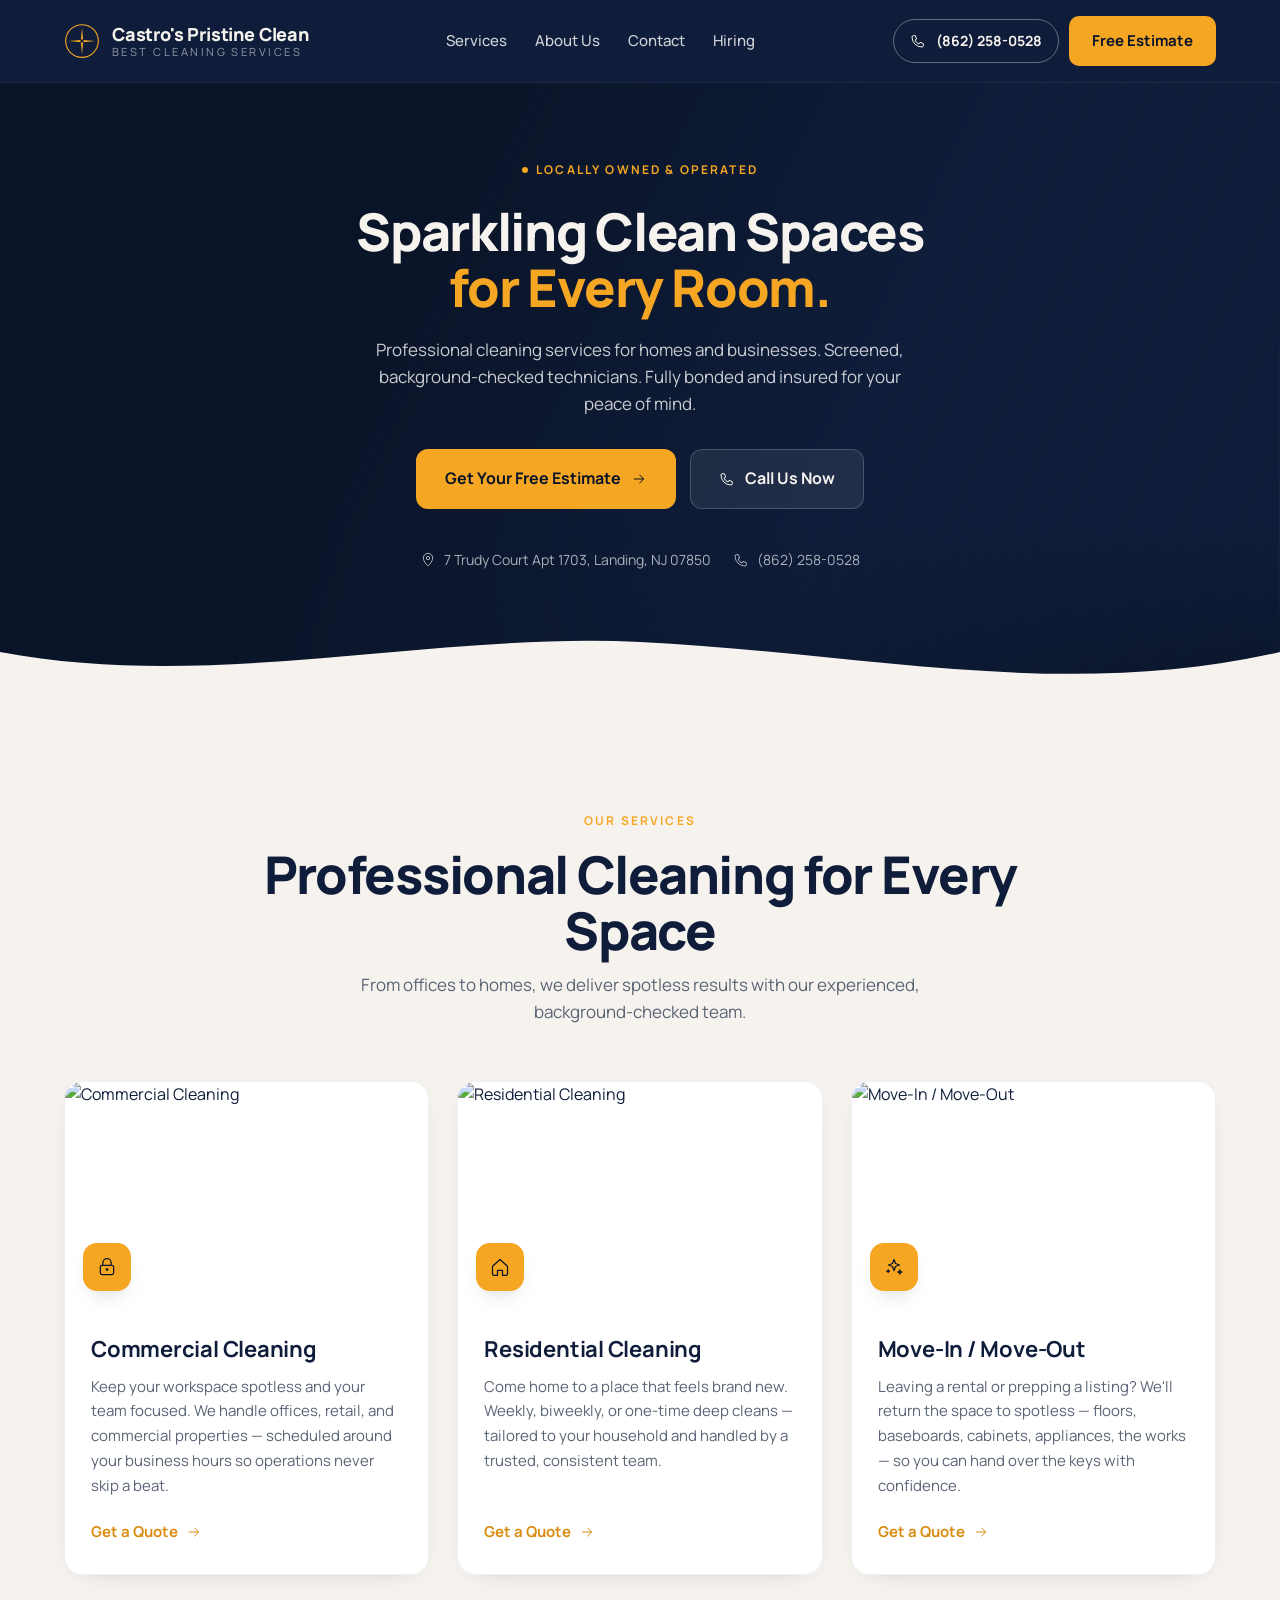
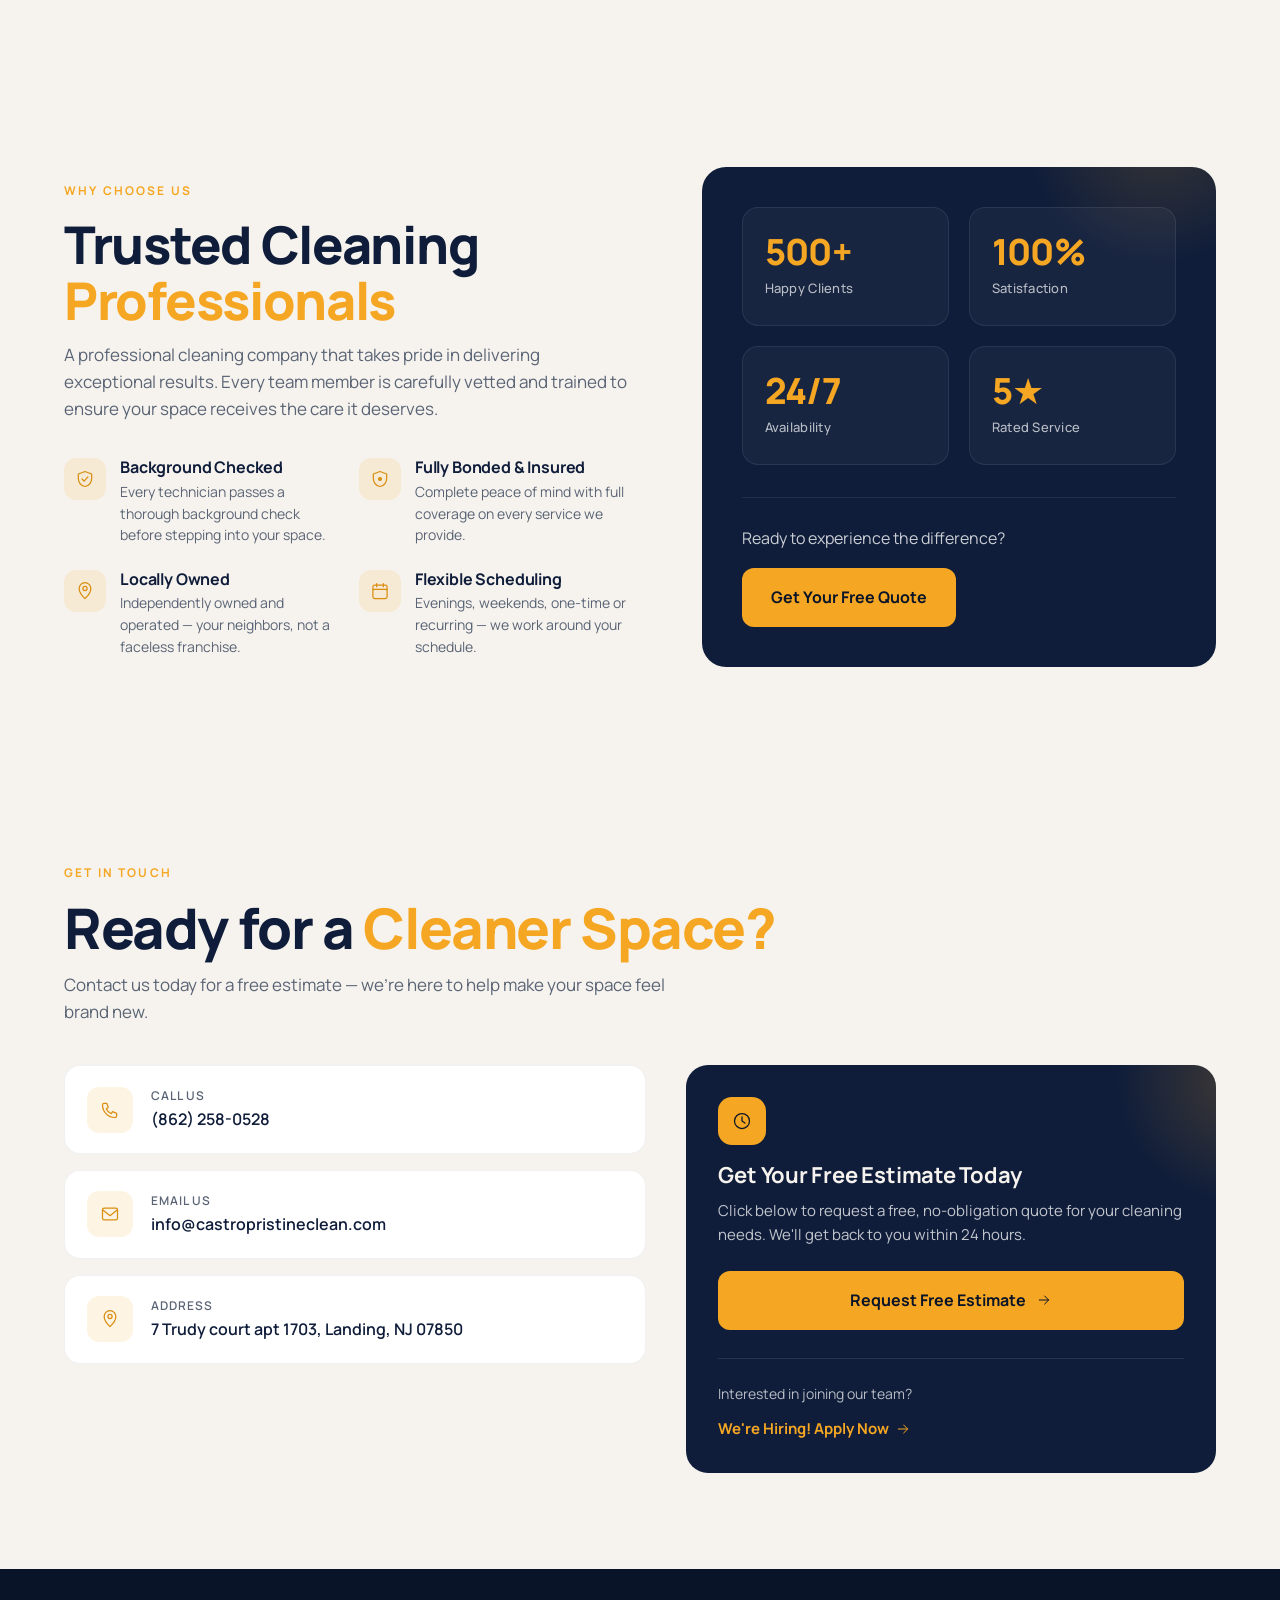
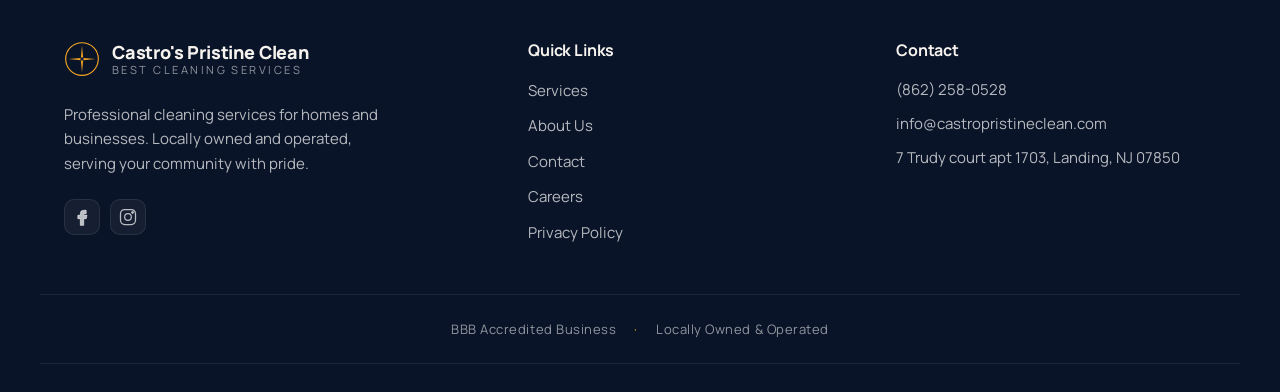
==== commit 8cb78e07: "Merge branch 'main' of https://github.com/Devansh-Dave7/castro-s-site" ====
--- a/index.html
+++ b/index.html
@@ -295,8 +295,8 @@
             <a href="https://maps.google.com/?q&#x3D;New+Jersey+USA" class="contact-method">
               <span class="contact-method-icon"><svg class="icon"><use href="#icon-map-pin" /></svg></span>
               <span class="contact-method-text">
-                <span class="contact-method-label">Service Area</span>
-                <span class="contact-method-value">New Jersey, USA</span>
+                <span class="contact-method-label">Address</span>
+                <span class="contact-method-value">7 Trudy court apt 1703, Landing, NJ 07850</span>
               </span>
             </a>
           </li>
@@ -367,7 +367,7 @@
       <ul class="footer-contact">
         <li>(862) 258-0528</li>
         <li>info@castropristineclean.com</li>
-        <li>New Jersey, USA</li>
+        <li>7 Trudy court apt 1703, Landing, NJ 07850</li>
       </ul>
     </div>
   </div>
@@ -377,10 +377,6 @@
       <span>Locally Owned &amp; Operated</span>
   </div>
 
-  <div class="container footer-bottom">
-    <p>&copy; 2026 Your Business, LLC. All rights reserved.</p>
-    <p>Hosted by <a href="#">BigZ.media</a></p>
-  </div>
 </footer>
 
 <script src="./script.js" defer></script>
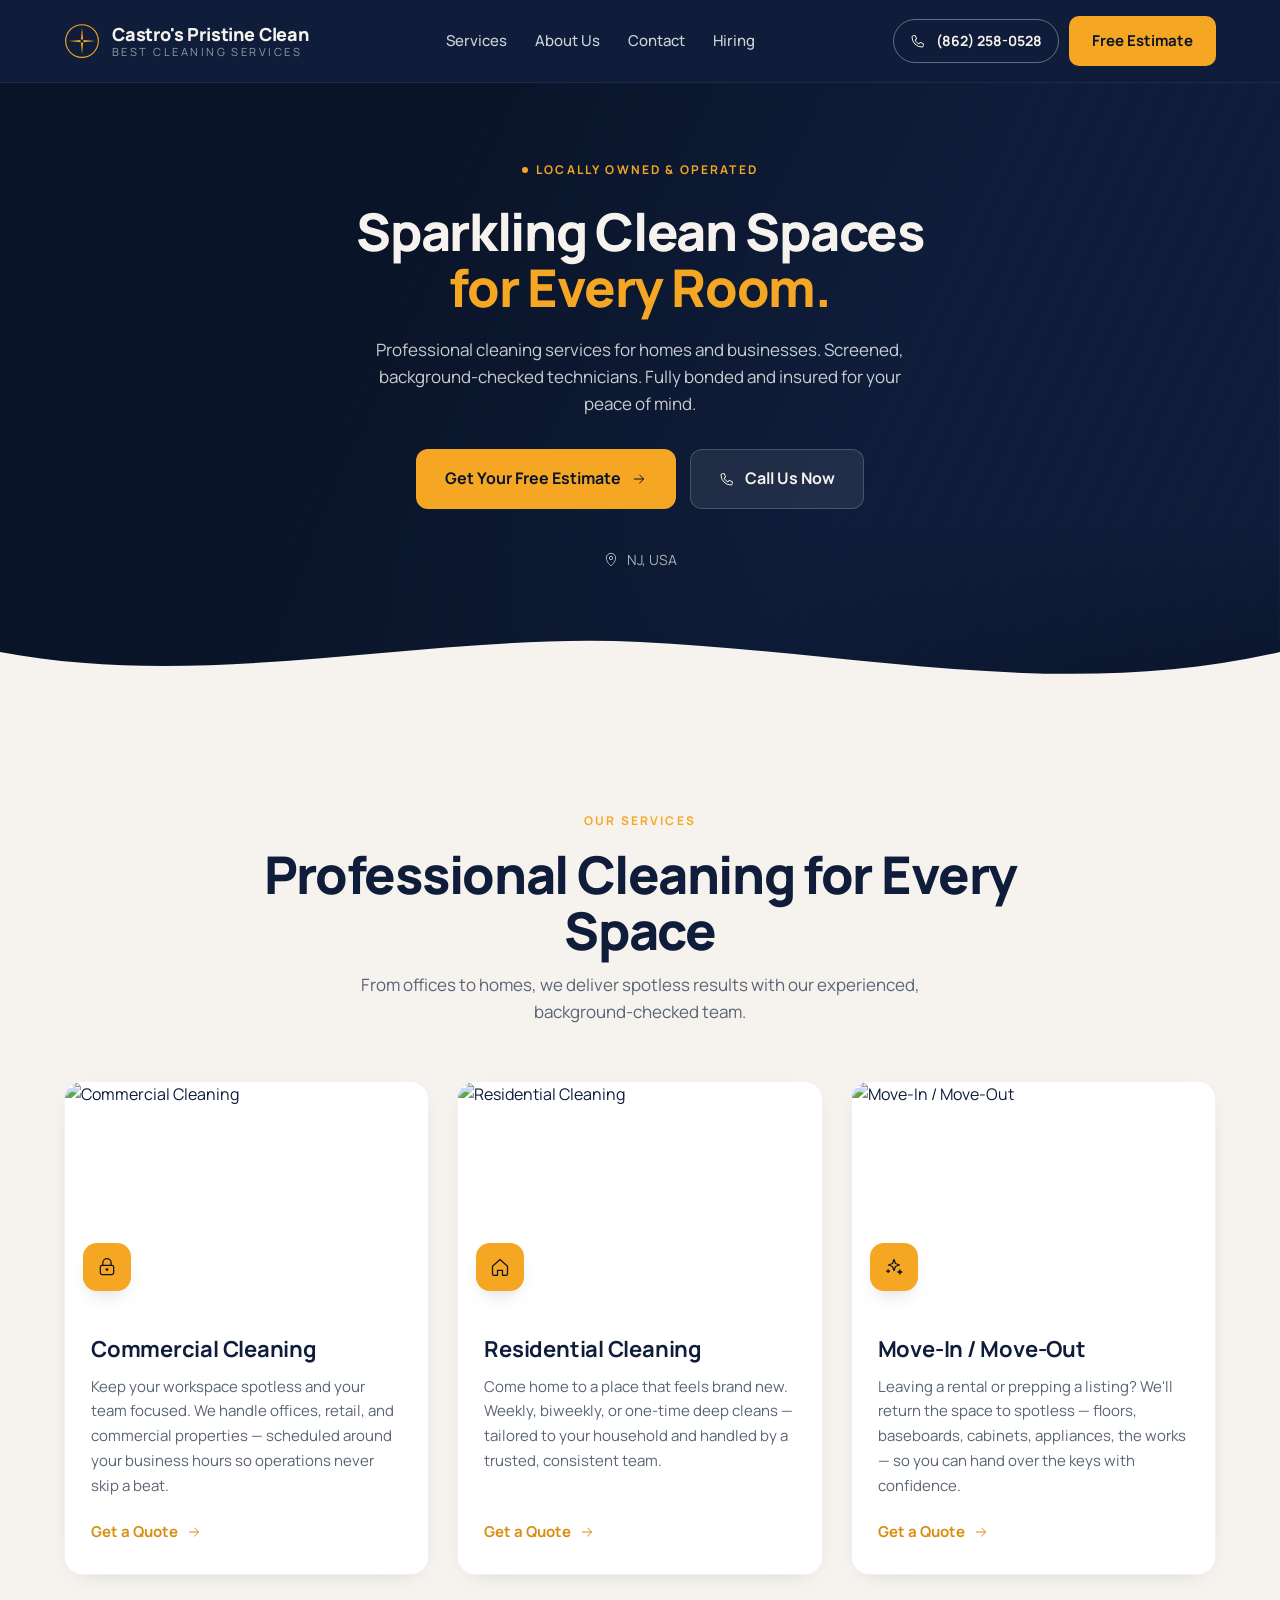
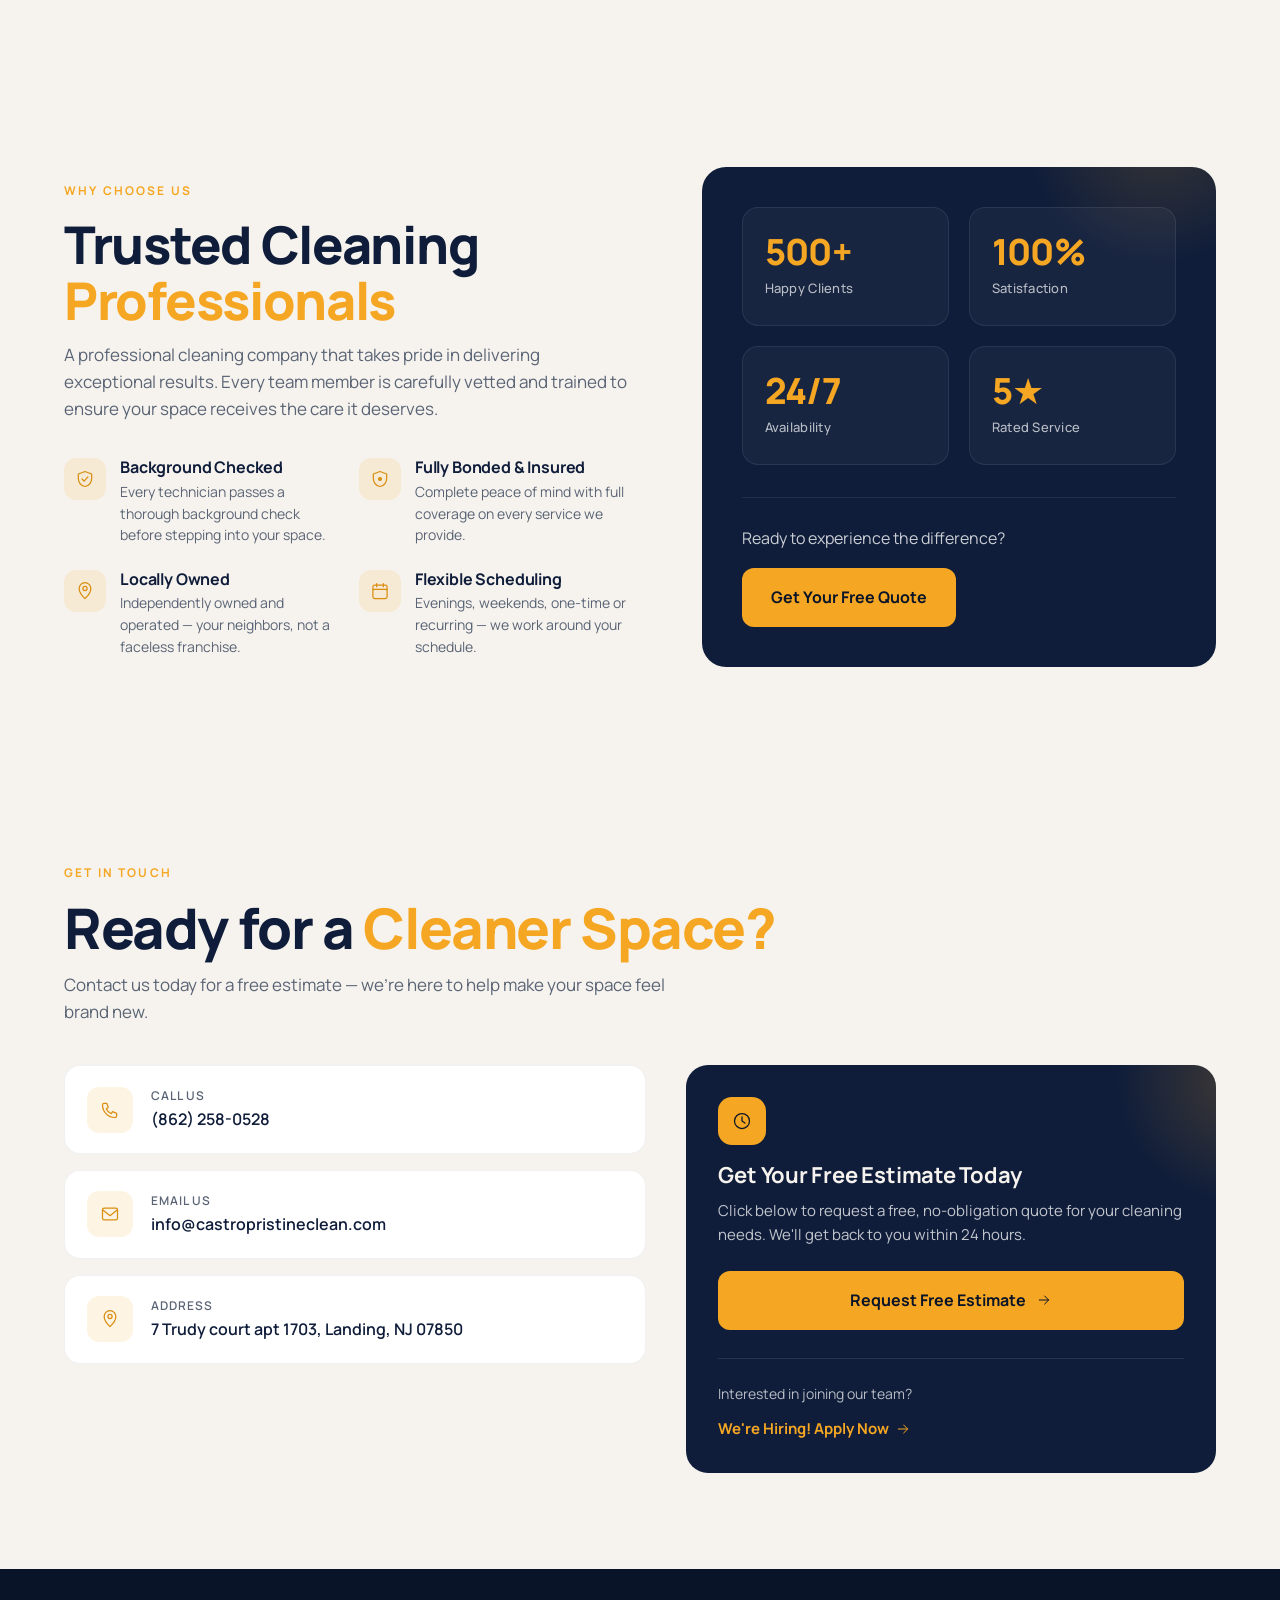
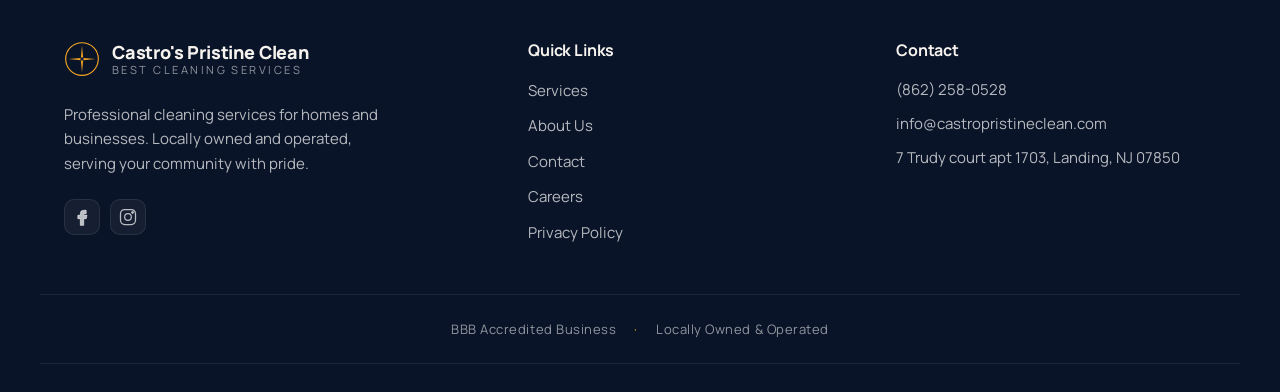
==== commit badd5582: "Simplify hero meta to show NJ, USA only Co-Authored-By: Claude Opus 4.7 (1M context) <noreply@anthro" ====
--- a/index.html
+++ b/index.html
@@ -109,11 +109,7 @@
       <div class="hero-meta">
         <span>
           <svg class="icon icon-sm"><use href="#icon-map-pin" /></svg>
-          7 Trudy Court Apt 1703, Landing, NJ 07850
-        </span>
-        <span>
-          <svg class="icon icon-sm"><use href="#icon-phone" /></svg>
-          (862) 258-0528
+          NJ, USA
         </span>
       </div>
     </div>
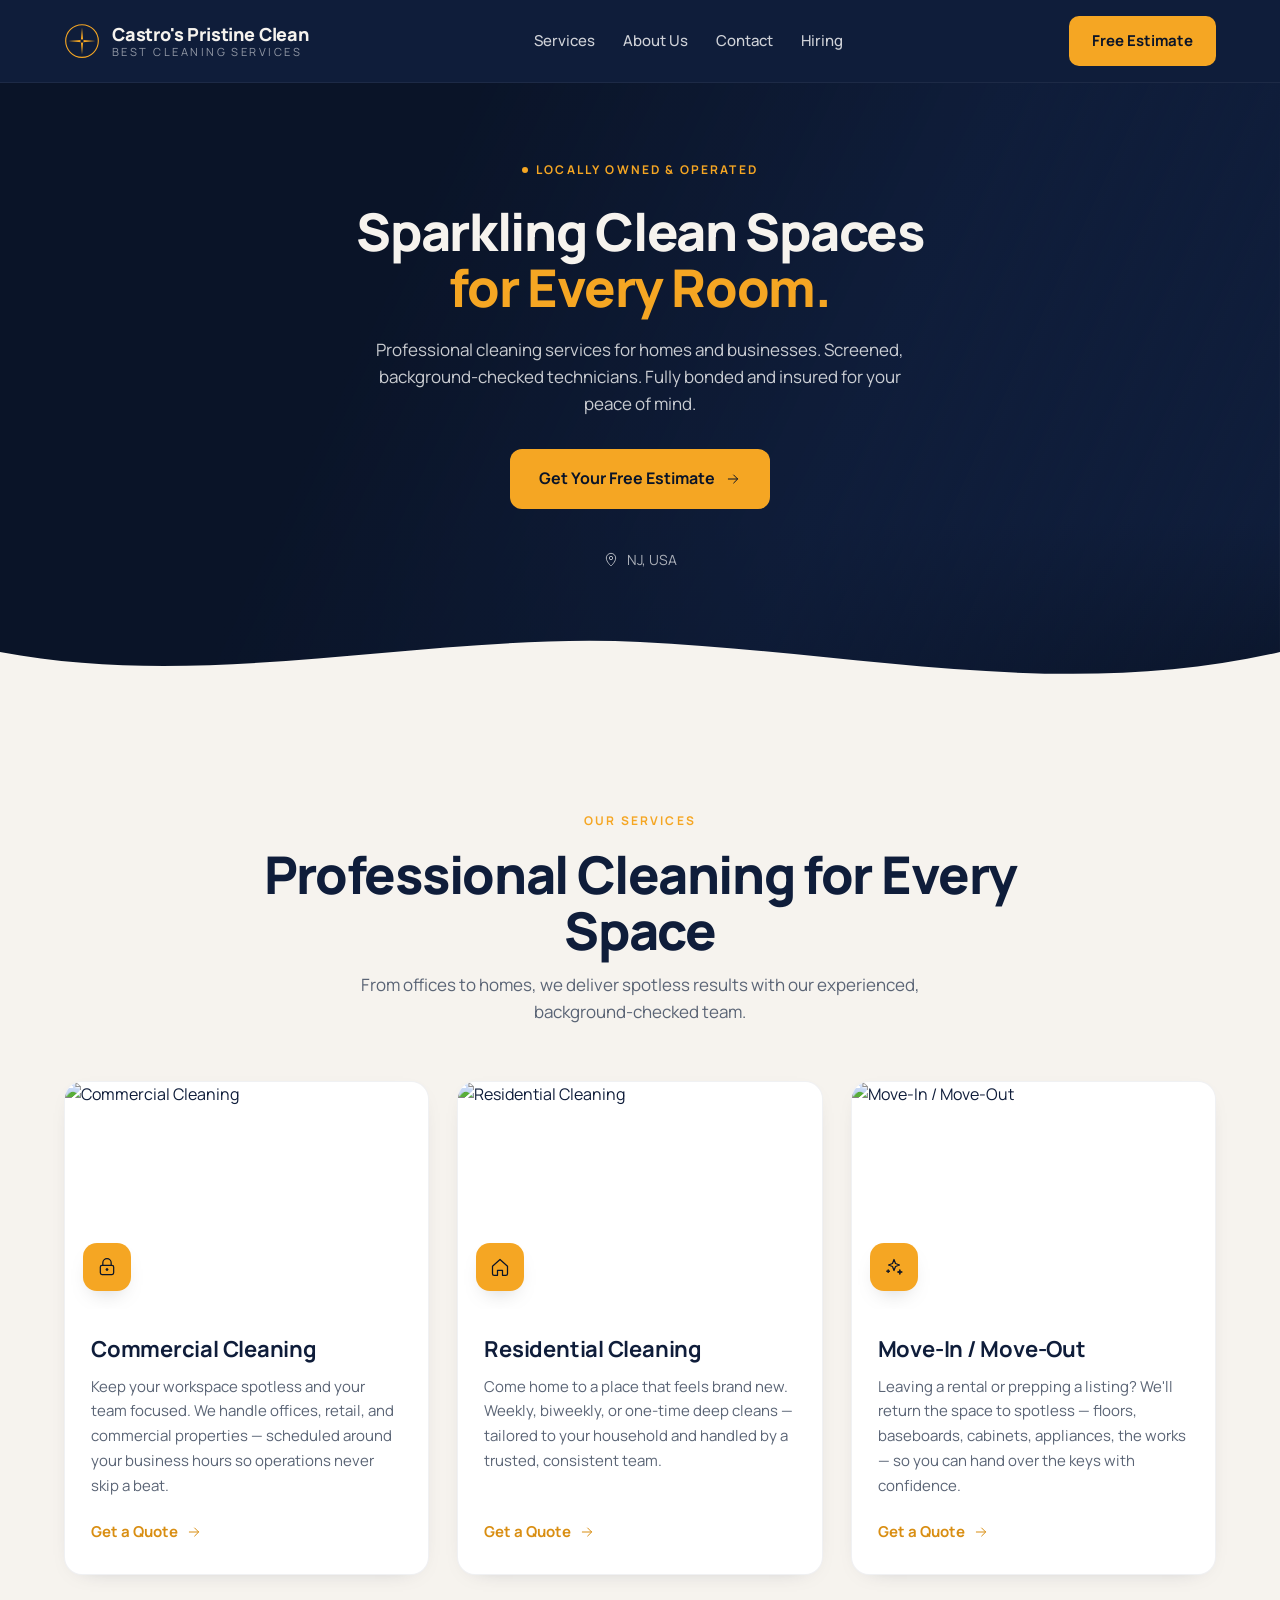
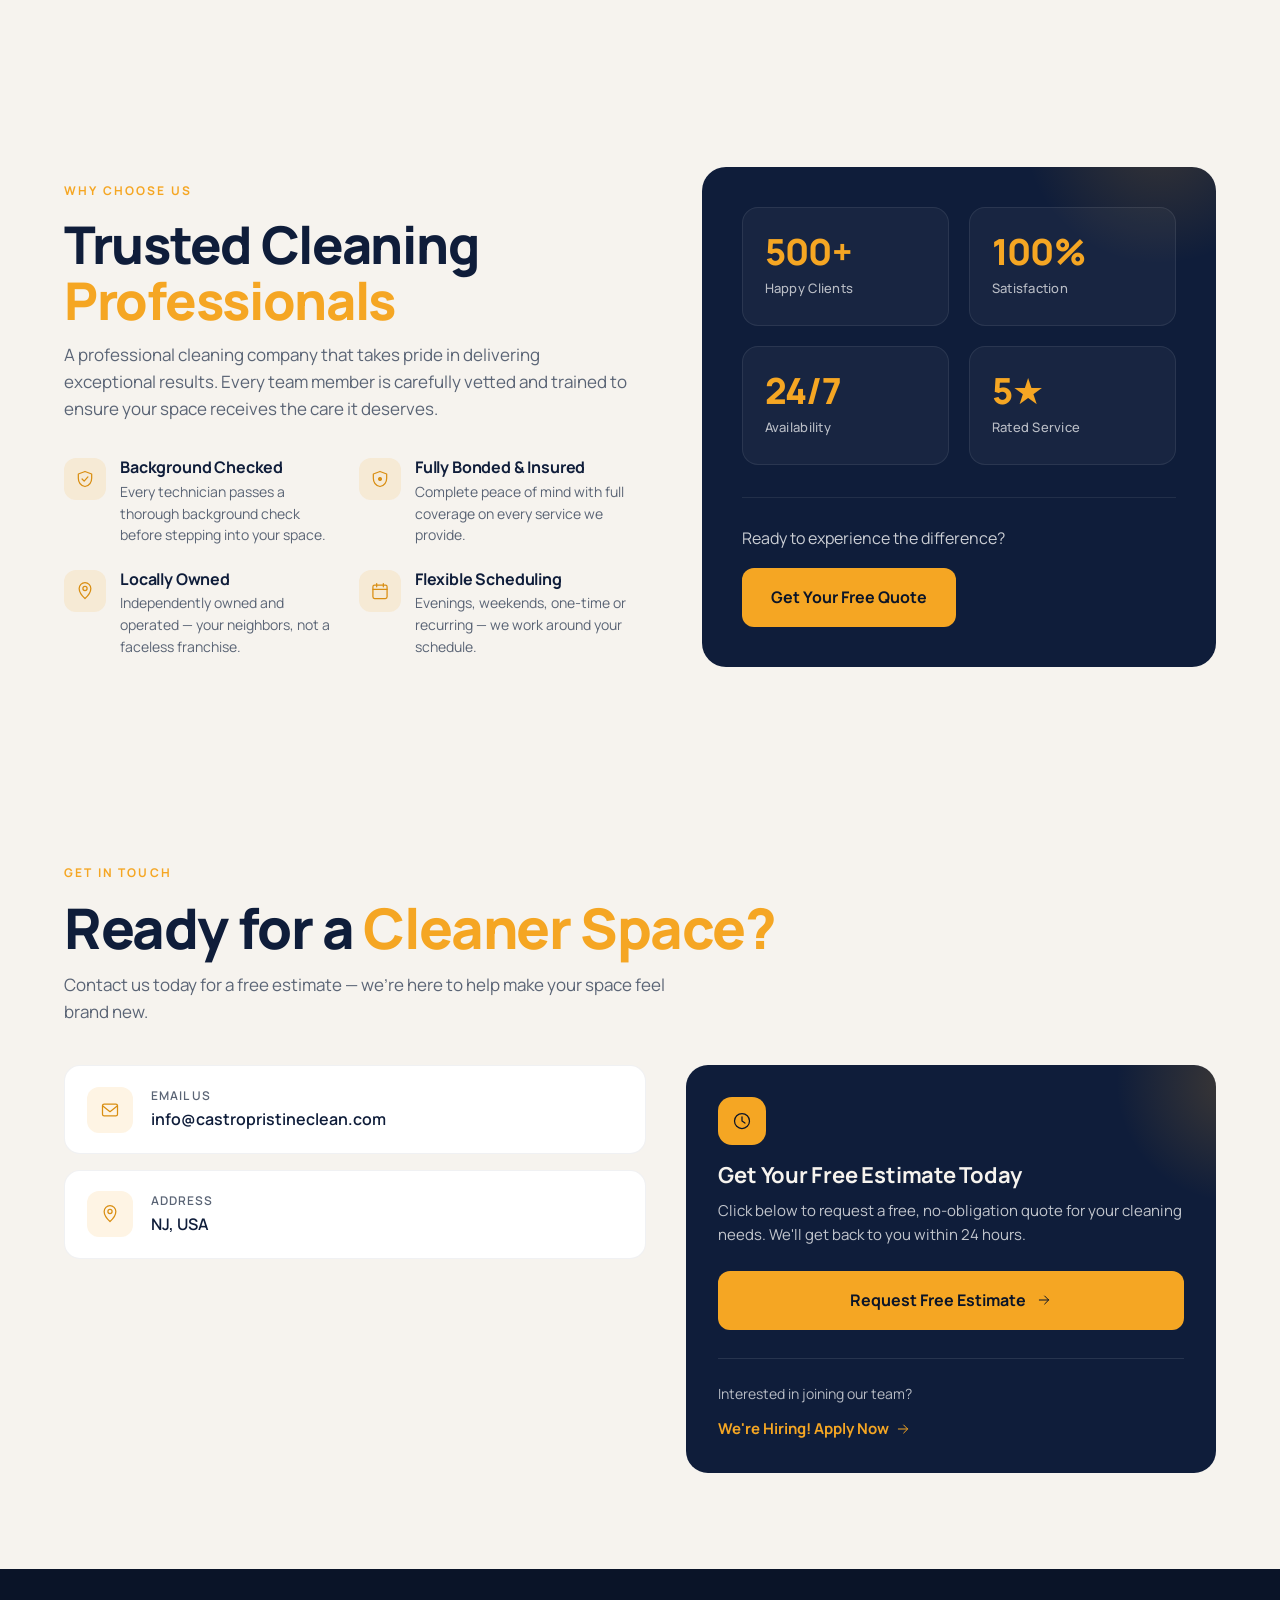
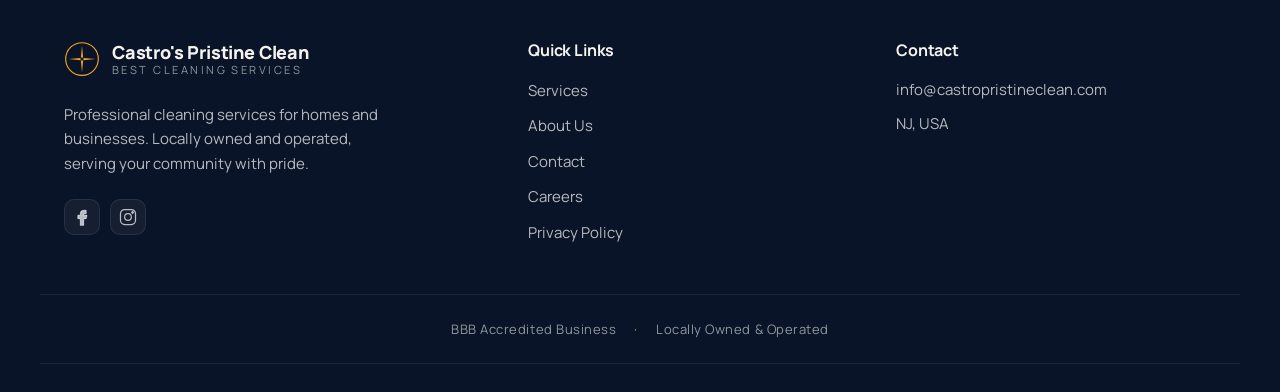
==== commit 31f32edb: "Remove phone number and street address site-wide Strip the phone number from header, mobile nav, her" ====
--- a/index.html
+++ b/index.html
@@ -53,10 +53,6 @@
     </nav>
 
     <div class="header-actions">
-      <a class="btn btn-outline btn-phone" href="tel:+18622580528">
-        <svg class="icon icon-sm"><use href="#icon-phone" /></svg>
-        <span>(862) 258-0528</span>
-      </a>
       <a class="btn btn-accent" href="#contact">Free Estimate</a>
       <button class="nav-toggle" aria-label="Toggle menu" aria-expanded="false">
         <span></span><span></span><span></span>
@@ -70,7 +66,6 @@
         <li><a href="#why-us">About Us</a></li>
         <li><a href="#contact">Contact</a></li>
         <li><a href="#contact">Hiring</a></li>
-      <li><a href="tel:+18622580528">(862) 258-0528</a></li>
       <li><a class="btn btn-accent" href="#contact">Free Estimate</a></li>
     </ul>
   </div>
@@ -101,10 +96,6 @@
           Get Your Free Estimate
           <svg class="icon icon-sm"><use href="#icon-arrow" /></svg>
         </a>
-        <a class="btn btn-ghost btn-lg" href="tel:+18622580528">
-          <svg class="icon icon-sm"><use href="#icon-phone" /></svg>
-          Call Us Now
-        </a>
       </div>
       <div class="hero-meta">
         <span>
@@ -270,15 +261,6 @@
     <div class="contact-grid">
       <ul class="contact-methods">
           <li>
-            <a href="tel:+18622580528" class="contact-method">
-              <span class="contact-method-icon"><svg class="icon"><use href="#icon-phone" /></svg></span>
-              <span class="contact-method-text">
-                <span class="contact-method-label">Call Us</span>
-                <span class="contact-method-value">(862) 258-0528</span>
-              </span>
-            </a>
-          </li>
-          <li>
             <a href="mailto:info@castropristineclean.com" class="contact-method">
               <span class="contact-method-icon"><svg class="icon"><use href="#icon-mail" /></svg></span>
               <span class="contact-method-text">
@@ -292,7 +274,7 @@
               <span class="contact-method-icon"><svg class="icon"><use href="#icon-map-pin" /></svg></span>
               <span class="contact-method-text">
                 <span class="contact-method-label">Address</span>
-                <span class="contact-method-value">7 Trudy court apt 1703, Landing, NJ 07850</span>
+                <span class="contact-method-value">NJ, USA</span>
               </span>
             </a>
           </li>
@@ -361,9 +343,8 @@
     <div class="footer-col">
       <h5>Contact</h5>
       <ul class="footer-contact">
-        <li>(862) 258-0528</li>
         <li>info@castropristineclean.com</li>
-        <li>7 Trudy court apt 1703, Landing, NJ 07850</li>
+        <li>NJ, USA</li>
       </ul>
     </div>
   </div>
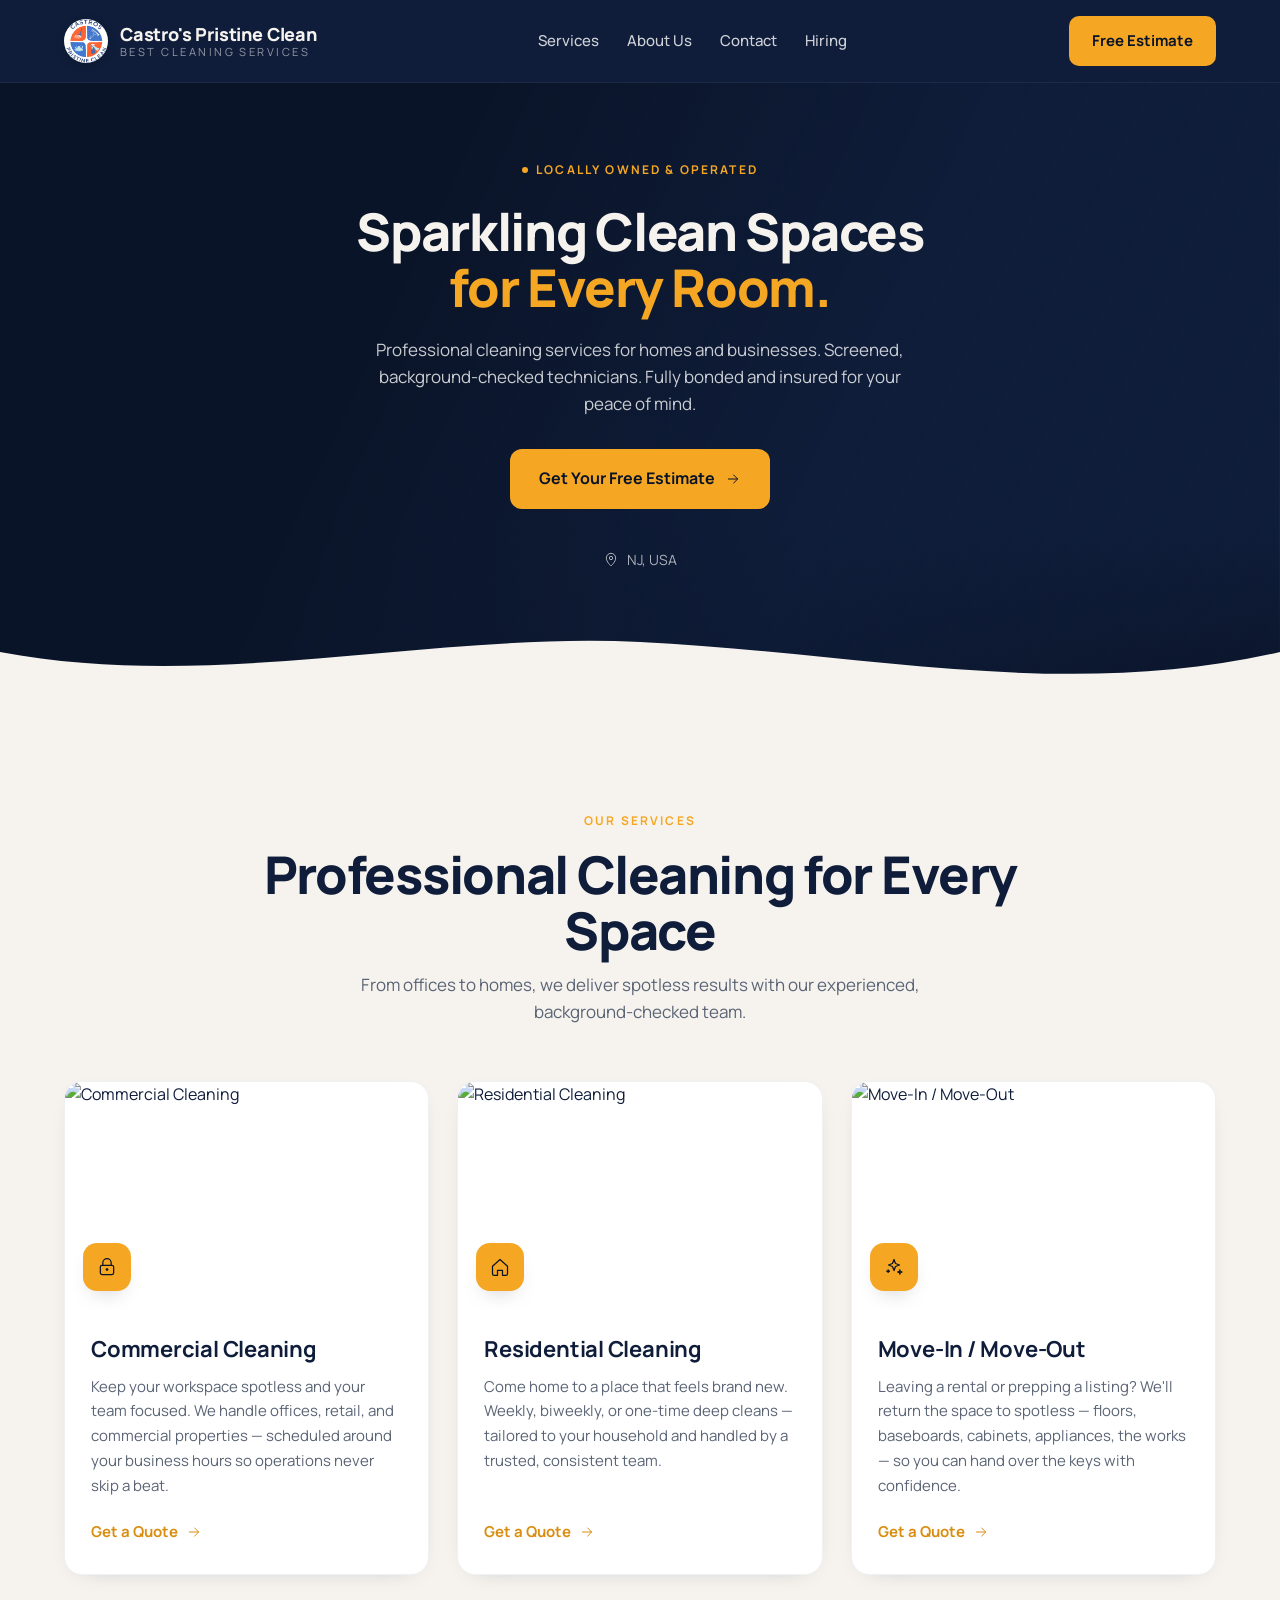
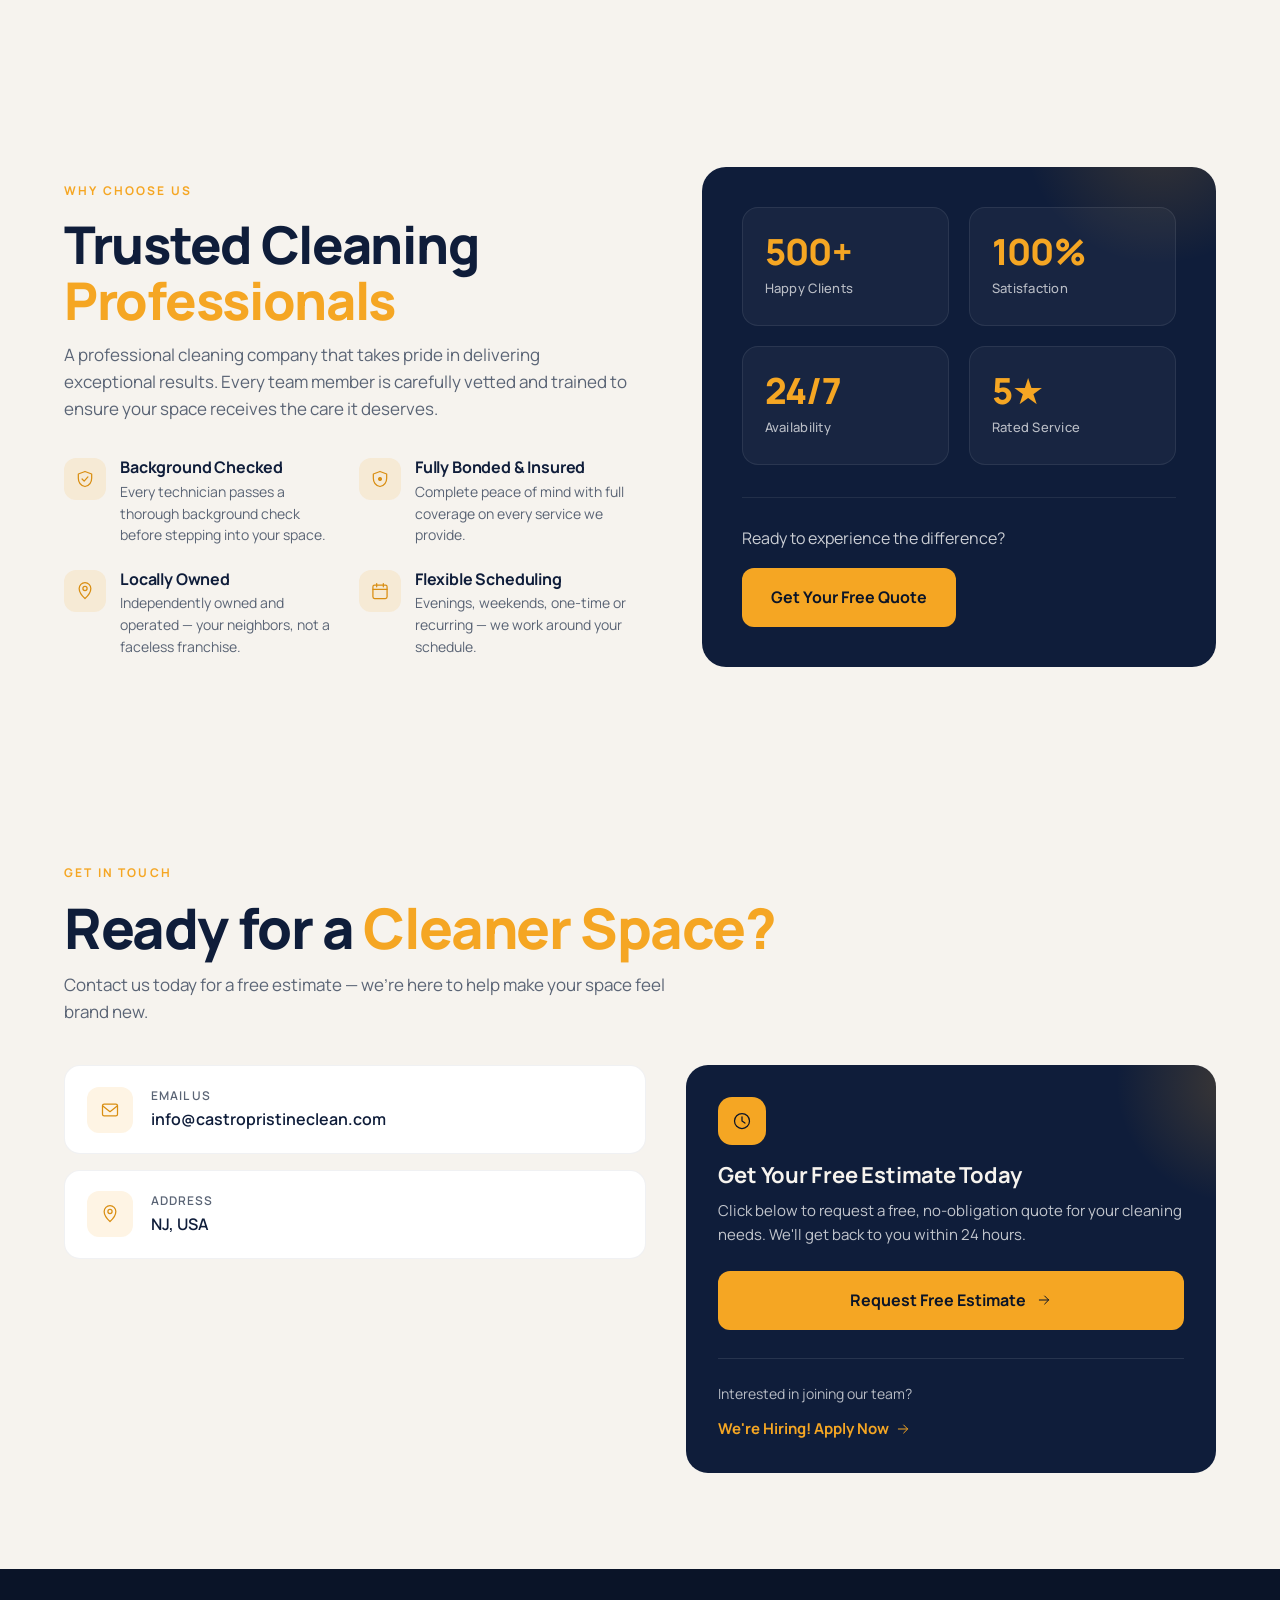
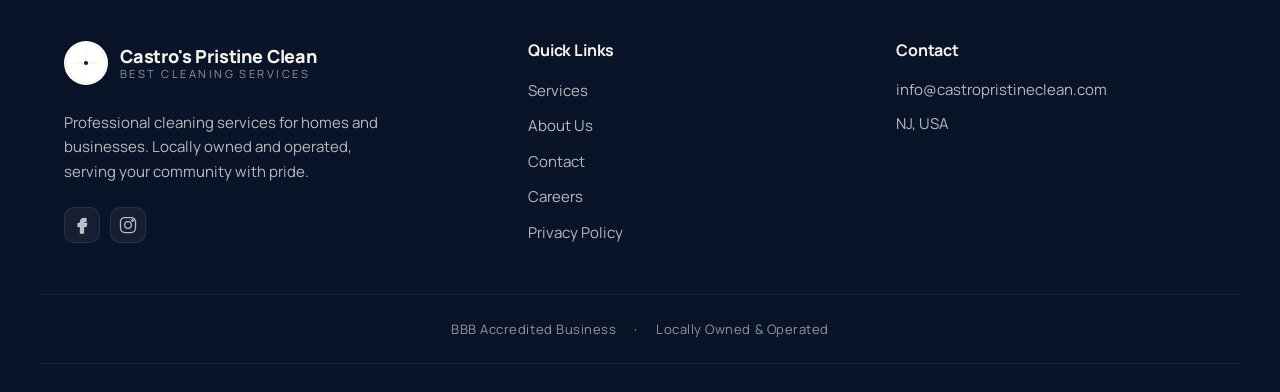
==== commit 270634e0: "Swap placeholder brand mark for real Castro's logo - New circular badge (logosquare.png) replaces th" ====
--- a/index.html
+++ b/index.html
@@ -31,11 +31,7 @@
   <div class="container header-inner">
     <a class="brand" href="#top" aria-label="Castro&#x27;s Pristine Clean">
       <span class="brand-mark">
-          <svg viewBox="0 0 64 64" aria-hidden="true">
-            <circle cx="32" cy="32" r="29" fill="none" stroke="currentColor" stroke-width="2" />
-            <path d="M32 8 34 30 56 32 34 34 32 56 30 34 8 32 30 30Z" fill="currentColor" />
-            <circle cx="32" cy="32" r="3" fill="var(--primary)" />
-          </svg>
+        <img src="./logosquare.png" alt="" aria-hidden="true" width="48" height="48" />
       </span>
       <span class="brand-text">
         <span class="brand-name">Castro&#x27;s Pristine Clean</span>
@@ -53,7 +49,7 @@
     </nav>
 
     <div class="header-actions">
-      <a class="btn btn-accent" href="#contact">Free Estimate</a>
+      <a class="btn btn-accent" href="./estimate.html">Free Estimate</a>
       <button class="nav-toggle" aria-label="Toggle menu" aria-expanded="false">
         <span></span><span></span><span></span>
       </button>
@@ -66,7 +62,7 @@
         <li><a href="#why-us">About Us</a></li>
         <li><a href="#contact">Contact</a></li>
         <li><a href="#contact">Hiring</a></li>
-      <li><a class="btn btn-accent" href="#contact">Free Estimate</a></li>
+      <li><a class="btn btn-accent" href="./estimate.html">Free Estimate</a></li>
     </ul>
   </div>
 </header>
@@ -92,7 +88,7 @@
       </h1>
       <p class="hero-subtext">Professional cleaning services for homes and businesses. Screened, background-checked technicians. Fully bonded and insured for your peace of mind.</p>
       <div class="hero-ctas">
-        <a class="btn btn-accent btn-lg" href="#contact">
+        <a class="btn btn-accent btn-lg" href="./estimate.html">
           Get Your Free Estimate
           <svg class="icon icon-sm"><use href="#icon-arrow" /></svg>
         </a>
@@ -132,7 +128,7 @@
           <div class="service-card-body">
             <h3>Commercial Cleaning</h3>
             <p>Keep your workspace spotless and your team focused. We handle offices, retail, and commercial properties — scheduled around your business hours so operations never skip a beat.</p>
-            <a class="service-card-cta" href="#contact">
+            <a class="service-card-cta" href="./estimate.html">
               Get a Quote
               <svg class="icon icon-sm"><use href="#icon-arrow" /></svg>
             </a>
@@ -148,7 +144,7 @@
           <div class="service-card-body">
             <h3>Residential Cleaning</h3>
             <p>Come home to a place that feels brand new. Weekly, biweekly, or one-time deep cleans — tailored to your household and handled by a trusted, consistent team.</p>
-            <a class="service-card-cta" href="#contact">
+            <a class="service-card-cta" href="./estimate.html">
               Get a Quote
               <svg class="icon icon-sm"><use href="#icon-arrow" /></svg>
             </a>
@@ -164,7 +160,7 @@
           <div class="service-card-body">
             <h3>Move-In / Move-Out</h3>
             <p>Leaving a rental or prepping a listing? We&#x27;ll return the space to spotless — floors, baseboards, cabinets, appliances, the works — so you can hand over the keys with confidence.</p>
-            <a class="service-card-cta" href="#contact">
+            <a class="service-card-cta" href="./estimate.html">
               Get a Quote
               <svg class="icon icon-sm"><use href="#icon-arrow" /></svg>
             </a>
@@ -238,7 +234,7 @@
       </div>
       <div class="why-cta">
         <p>Ready to experience the difference?</p>
-        <a class="btn btn-accent btn-lg" href="#contact">
+        <a class="btn btn-accent btn-lg" href="./estimate.html">
           Get Your Free Quote
         </a>
       </div>
@@ -284,7 +280,7 @@
         <span class="contact-card-icon"><svg class="icon"><use href="#icon-clock" /></svg></span>
         <h3>Get Your Free Estimate Today</h3>
         <p>Click below to request a free, no-obligation quote for your cleaning needs. We&#x27;ll get back to you within 24 hours.</p>
-        <a class="btn btn-accent btn-lg btn-block" href="#">
+        <a class="btn btn-accent btn-lg btn-block" href="./estimate.html">
           Request Free Estimate
           <svg class="icon icon-sm"><use href="#icon-arrow" /></svg>
         </a>
--- a/styles.css
+++ b/styles.css
@@ -96,8 +96,19 @@
   padding-block: 16px;
 }
 .brand { display: inline-flex; align-items: center; gap: 12px; color: var(--paper); }
-.brand-mark { width: 36px; height: 36px; color: var(--accent); display: grid; place-items: center; }
-.brand-mark svg, .brand-mark img { width: 100%; height: 100%; }
+.brand-mark {
+  width: 44px; height: 44px;
+  display: grid; place-items: center;
+  background: #fff;
+  border-radius: 50%;
+  flex-shrink: 0;
+  overflow: hidden;
+  box-shadow: 0 2px 8px rgba(0,0,0,0.18);
+}
+.brand-mark svg, .brand-mark img {
+  width: 100%; height: 100%;
+  display: block;
+}
 .brand-mark img { border-radius: 50%; object-fit: cover; }
 .brand-text { display: flex; flex-direction: column; line-height: 1; }
 .brand-name { font-weight: 800; letter-spacing: -0.01em; font-size: 1.125rem; }
@@ -442,3 +453,403 @@
   .footer-accreditations span + span::before { display: none; }
   .footer-bottom { flex-direction: column; gap: 8px; }
 }
+
+/* ---------- estimate page ---------- */
+.estimate-back {
+  display: inline-flex; align-items: center; gap: 6px;
+  font-size: 0.875rem; font-weight: 600;
+  color: rgba(255,255,255,0.72);
+  padding: 8px 14px;
+  border-radius: 999px;
+  transition: color 0.2s ease, background 0.2s ease;
+}
+.estimate-back:hover {
+  color: var(--paper);
+  background: rgba(255,255,255,0.08);
+}
+
+.estimate-page-hero {
+  position: relative;
+  padding: 80px 0 96px;
+  background:
+    radial-gradient(1200px 600px at 20% -10%, rgba(245, 166, 35, 0.14), transparent 60%),
+    radial-gradient(900px 500px at 100% 100%, rgba(26, 45, 85, 0.5), transparent 60%),
+    linear-gradient(160deg, var(--primary-dark) 0%, var(--primary) 55%, var(--primary-light) 100%);
+  color: var(--paper);
+  overflow: hidden;
+}
+.estimate-page-hero::before {
+  content: "";
+  position: absolute; inset: 0;
+  background-image:
+    linear-gradient(rgba(255,255,255,0.03) 1px, transparent 1px),
+    linear-gradient(90deg, rgba(255,255,255,0.03) 1px, transparent 1px);
+  background-size: 40px 40px;
+  mask-image: radial-gradient(ellipse at center, black 40%, transparent 80%);
+  -webkit-mask-image: radial-gradient(ellipse at center, black 40%, transparent 80%);
+  pointer-events: none;
+}
+.estimate-intro {
+  text-align: center;
+  max-width: 640px;
+  margin: 0 auto 32px;
+  position: relative;
+}
+.estimate-intro .eyebrow { color: var(--accent); }
+.estimate-intro h1 {
+  font-family: "Manrope", sans-serif;
+  font-size: clamp(1.875rem, 4.2vw, 2.75rem);
+  font-weight: 800;
+  letter-spacing: -0.02em;
+  line-height: 1.1;
+}
+.estimate-intro p {
+  margin-top: 12px;
+  color: rgba(246, 243, 238, 0.75);
+  font-size: 1.0625rem;
+}
+
+.estimate-card {
+  position: relative;
+  max-width: 600px;
+  margin: 0 auto;
+  background: var(--paper-light);
+  border-radius: 20px;
+  box-shadow: 0 40px 80px -20px rgba(0,0,0,0.45);
+  overflow: hidden;
+  animation: estimate-pop 0.45s cubic-bezier(0.2, 0.8, 0.25, 1);
+}
+@keyframes estimate-pop {
+  from { opacity: 0; transform: translateY(14px) scale(0.98); }
+  to { opacity: 1; transform: translateY(0) scale(1); }
+}
+
+.estimate-progress { height: 4px; background: rgba(15, 29, 58, 0.08); }
+.estimate-progress-bar {
+  height: 100%;
+  background: var(--accent);
+  transition: width 0.45s ease;
+}
+
+.estimate-form { min-height: 440px; }
+.estimate-step {
+  border: 0;
+  padding: 36px 36px 32px;
+  display: none;
+  animation: estimate-step-in 0.35s ease-out;
+}
+.estimate-step.is-active { display: block; }
+@keyframes estimate-step-in {
+  from { opacity: 0; transform: translateY(6px); }
+  to { opacity: 1; transform: translateY(0); }
+}
+.estimate-step-title {
+  display: block;
+  font-family: "Manrope", sans-serif;
+  font-size: 1.1875rem;
+  font-weight: 700;
+  color: var(--ink);
+  margin-bottom: 20px;
+  letter-spacing: -0.01em;
+}
+
+.estimate-options {
+  display: grid; gap: 10px; margin-bottom: 20px;
+}
+.estimate-option { cursor: pointer; display: block; }
+.estimate-option input { position: absolute; opacity: 0; pointer-events: none; }
+.estimate-option-card {
+  display: flex; align-items: center; gap: 14px;
+  padding: 14px 16px;
+  border: 2px solid rgba(15, 29, 58, 0.12);
+  border-radius: 14px;
+  background: var(--paper-light);
+  transition: border-color 0.18s ease, background 0.18s ease;
+}
+.estimate-option:hover .estimate-option-card { border-color: rgba(15, 29, 58, 0.28); }
+.estimate-option input:checked + .estimate-option-card {
+  border-color: var(--primary);
+  background: rgba(15, 29, 58, 0.04);
+}
+.estimate-option input:focus-visible + .estimate-option-card {
+  outline: 2px solid var(--accent);
+  outline-offset: 2px;
+}
+.estimate-option-icon {
+  display: inline-flex; align-items: center; justify-content: center;
+  width: 40px; height: 40px;
+  border-radius: 10px;
+  background: rgba(15, 29, 58, 0.08);
+  color: var(--primary);
+  flex-shrink: 0;
+}
+.estimate-option input:checked + .estimate-option-card .estimate-option-icon {
+  background: var(--accent);
+  color: var(--primary-dark);
+}
+.estimate-option-text { display: flex; flex-direction: column; flex: 1; min-width: 0; }
+.estimate-option-text strong { font-size: 0.9375rem; font-weight: 700; color: var(--ink); }
+.estimate-option-text small { font-size: 0.8125rem; color: var(--ink-muted); line-height: 1.3; }
+.estimate-option-check {
+  width: 28px; height: 28px;
+  display: inline-flex; align-items: center; justify-content: center;
+  border-radius: 999px;
+  background: var(--primary);
+  color: var(--paper);
+  opacity: 0; transform: scale(0.7);
+  transition: opacity 0.2s ease, transform 0.2s ease;
+  flex-shrink: 0;
+}
+.estimate-option input:checked + .estimate-option-card .estimate-option-check {
+  opacity: 1; transform: scale(1);
+}
+
+.estimate-field { display: flex; flex-direction: column; gap: 6px; margin-bottom: 16px; }
+.estimate-field label {
+  font-size: 0.8125rem; font-weight: 700; color: var(--ink); letter-spacing: 0.01em;
+}
+.estimate-field input,
+.estimate-field select {
+  width: 100%;
+  padding: 12px 14px;
+  border: 1.5px solid rgba(15, 29, 58, 0.15);
+  border-radius: 10px;
+  font: inherit;
+  font-size: 0.9375rem;
+  color: var(--ink);
+  background: var(--paper-light);
+  transition: border-color 0.18s ease, box-shadow 0.18s ease;
+}
+.estimate-field input:focus,
+.estimate-field select:focus {
+  outline: none;
+  border-color: var(--primary);
+  box-shadow: 0 0 0 3px rgba(15, 29, 58, 0.12);
+}
+.estimate-field input.is-invalid,
+.estimate-field select.is-invalid {
+  border-color: #dc2626;
+  box-shadow: 0 0 0 3px rgba(220, 38, 38, 0.12);
+}
+.estimate-hint { font-size: 0.75rem; color: var(--ink-muted); margin-top: 2px; }
+.estimate-field-row { display: grid; grid-template-columns: 1fr 1fr; gap: 12px; }
+
+.estimate-hp {
+  position: absolute !important;
+  width: 1px; height: 1px;
+  padding: 0; margin: -1px; overflow: hidden;
+  clip: rect(0,0,0,0);
+  white-space: nowrap; border: 0;
+}
+
+.estimate-error[hidden] { display: none; }
+.estimate-error {
+  margin-top: 16px;
+  padding: 12px 14px;
+  border-radius: 10px;
+  background: rgba(220, 38, 38, 0.08);
+  border: 1px solid rgba(220, 38, 38, 0.25);
+  color: #b91c1c;
+  font-size: 0.875rem;
+  line-height: 1.5;
+}
+
+.estimate-actions { margin-top: 24px; }
+.estimate-actions-split {
+  display: grid; grid-template-columns: auto 1fr; gap: 12px;
+}
+.btn-ghost-dark {
+  background: transparent;
+  color: var(--ink-muted);
+  border: 1.5px solid rgba(15, 29, 58, 0.15);
+  padding: 14px 20px;
+  font-weight: 600;
+  border-radius: 10px;
+}
+.btn-ghost-dark:hover { background: rgba(15, 29, 58, 0.04); color: var(--ink); }
+
+.estimate-success { text-align: center; padding: 8px 0 4px; }
+.estimate-success-icon {
+  display: inline-flex; align-items: center; justify-content: center;
+  width: 72px; height: 72px;
+  border-radius: 999px;
+  background: rgba(16, 185, 129, 0.12);
+  color: #059669;
+  margin-bottom: 16px;
+}
+.estimate-success h3 {
+  font-family: "Manrope", sans-serif;
+  font-size: 1.375rem;
+  font-weight: 800;
+  letter-spacing: -0.01em;
+  color: var(--ink);
+  margin-bottom: 8px;
+}
+.estimate-success p {
+  color: var(--ink-muted);
+  font-size: 0.9375rem;
+  margin-bottom: 12px;
+}
+.estimate-success-hint { font-size: 0.8125rem !important; margin-bottom: 20px !important; }
+.estimate-success-hint a { color: var(--primary); font-weight: 600; text-decoration: underline; }
+
+.estimate-footnote {
+  display: inline-flex; align-items: center; gap: 6px;
+  justify-content: center;
+  width: 100%;
+  margin-top: 24px;
+  font-size: 0.8125rem;
+  color: rgba(246, 243, 238, 0.75);
+  position: relative;
+}
+
+/* --- Before/After ("See the Difference") --- */
+.section-difference { background: var(--paper-light); }
+.difference-grid {
+  display: grid;
+  grid-template-columns: 1fr 1fr;
+  gap: 28px;
+}
+.difference-card {
+  position: relative;
+  border-radius: 20px;
+  overflow: hidden;
+  box-shadow: 0 18px 40px -20px rgba(15, 29, 58, 0.35);
+  background: var(--primary);
+  aspect-ratio: 4 / 3;
+}
+.difference-card img {
+  width: 100%; height: 100%;
+  object-fit: cover;
+  transition: transform 0.6s ease;
+}
+.difference-card:hover img { transform: scale(1.04); }
+.difference-card figcaption {
+  position: absolute; inset: auto 0 0 0;
+  padding: 28px 24px 22px;
+  background: linear-gradient(to top, rgba(10, 20, 40, 0.92) 0%, rgba(10, 20, 40, 0.55) 60%, transparent 100%);
+  color: var(--paper);
+  display: flex; align-items: center; gap: 14px;
+}
+.difference-card-icon {
+  display: inline-flex; align-items: center; justify-content: center;
+  width: 44px; height: 44px;
+  border-radius: 12px;
+  background: var(--accent);
+  color: var(--primary-dark);
+  flex-shrink: 0;
+}
+.difference-card-text strong {
+  display: block;
+  font-size: 1.25rem;
+  font-weight: 800;
+  letter-spacing: -0.01em;
+}
+.difference-card-text span {
+  display: block;
+  font-size: 0.875rem;
+  color: rgba(246, 243, 238, 0.8);
+  margin-top: 2px;
+}
+
+/* --- Trust --- */
+.section-trust { background: var(--paper); }
+.trust-card {
+  max-width: 780px;
+  margin: 0 auto;
+  text-align: center;
+  padding: 8px 0;
+}
+.trust-icon {
+  display: inline-flex; align-items: center; justify-content: center;
+  width: 68px; height: 68px;
+  border-radius: 999px;
+  background: rgba(15, 29, 58, 0.08);
+  color: var(--primary);
+  margin-bottom: 20px;
+}
+.trust-icon .icon { width: 2rem; height: 2rem; }
+.trust-card h2 { font-size: clamp(1.75rem, 3.6vw, 2.25rem); margin-bottom: 16px; }
+.trust-card p {
+  font-size: 1.0625rem;
+  color: var(--ink-muted);
+  line-height: 1.65;
+}
+.trust-card p strong { color: var(--ink); font-weight: 700; }
+
+/* --- Testimonials --- */
+.section-testimonials { background: var(--paper-light); }
+.testimonial-grid {
+  display: grid;
+  grid-template-columns: repeat(3, 1fr);
+  gap: 24px;
+}
+.testimonial-card {
+  background: var(--paper);
+  padding: 28px;
+  border-radius: 20px;
+  border: 1px solid rgba(15, 29, 58, 0.06);
+  transition: transform 0.2s ease, box-shadow 0.2s ease;
+  display: flex; flex-direction: column;
+}
+.testimonial-card:hover {
+  transform: translateY(-3px);
+  box-shadow: 0 18px 40px -20px rgba(15, 29, 58, 0.25);
+}
+.testimonial-stars {
+  display: inline-flex; gap: 2px;
+  color: var(--accent);
+  margin-bottom: 14px;
+}
+.testimonial-stars .icon { width: 1.125rem; height: 1.125rem; fill: currentColor; stroke: currentColor; }
+.testimonial-card blockquote {
+  font-size: 0.9375rem;
+  line-height: 1.7;
+  color: var(--ink);
+  font-style: italic;
+  margin-bottom: 20px;
+  flex: 1;
+}
+.testimonial-footer {
+  display: flex; align-items: center; gap: 12px;
+  padding-top: 16px;
+  border-top: 1px solid rgba(15, 29, 58, 0.08);
+}
+.testimonial-avatar {
+  width: 42px; height: 42px;
+  border-radius: 999px;
+  background: var(--primary);
+  color: var(--accent);
+  display: inline-flex; align-items: center; justify-content: center;
+  font-weight: 800;
+  font-size: 0.875rem;
+  letter-spacing: 0.02em;
+  flex-shrink: 0;
+}
+.testimonial-author strong {
+  display: block;
+  font-size: 0.9375rem;
+  color: var(--ink);
+  font-weight: 700;
+  font-style: normal;
+}
+.testimonial-author small {
+  font-size: 0.75rem;
+  color: var(--ink-muted);
+  letter-spacing: 0.04em;
+  text-transform: uppercase;
+  font-style: normal;
+}
+
+@media (max-width: 960px) {
+  .difference-grid { grid-template-columns: 1fr; }
+  .testimonial-grid { grid-template-columns: 1fr; gap: 20px; }
+}
+@media (max-width: 560px) {
+  .estimate-page-hero { padding: 60px 0 72px; }
+  .estimate-step { padding: 28px 22px; }
+  .estimate-field-row { grid-template-columns: 1fr; }
+  .difference-card figcaption { padding: 20px 18px 16px; }
+  .site-header-compact .brand-sub { display: none; }
+  .estimate-back { font-size: 0.8125rem; padding: 6px 10px; }
+}
